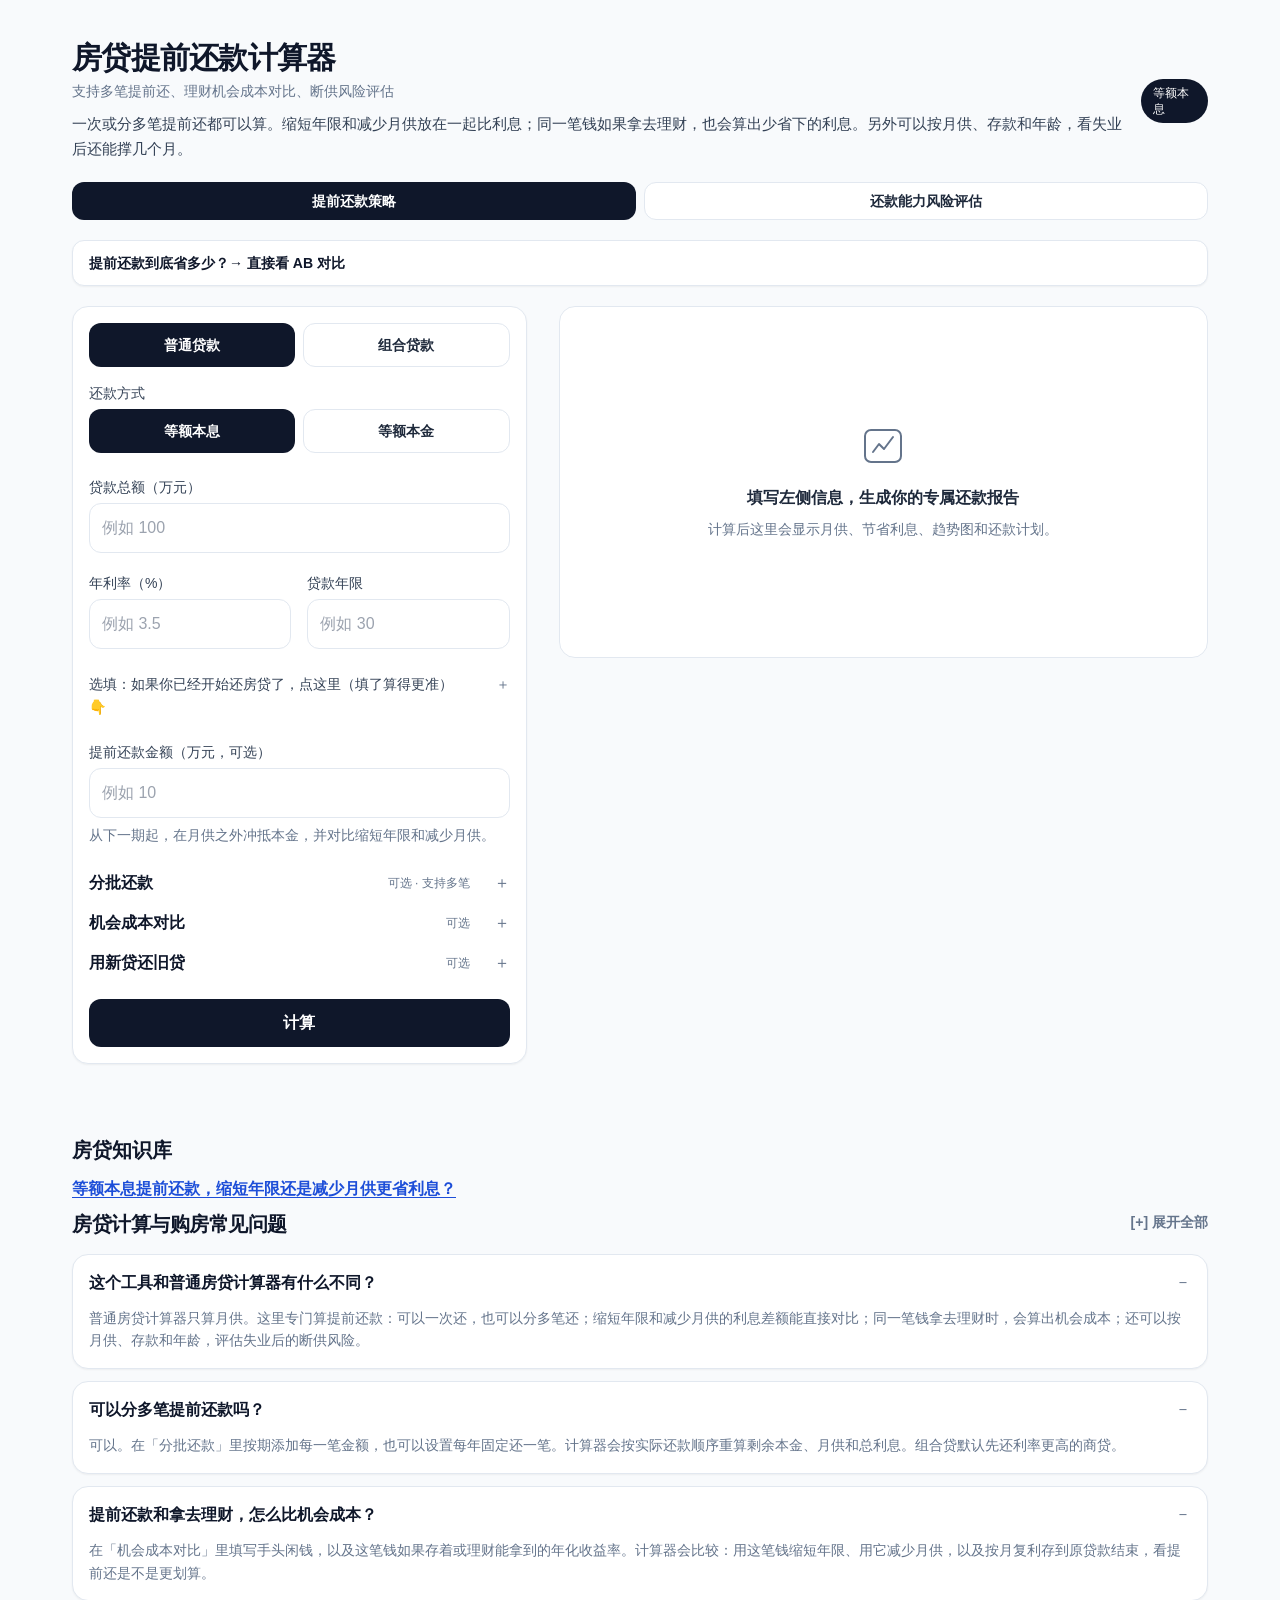
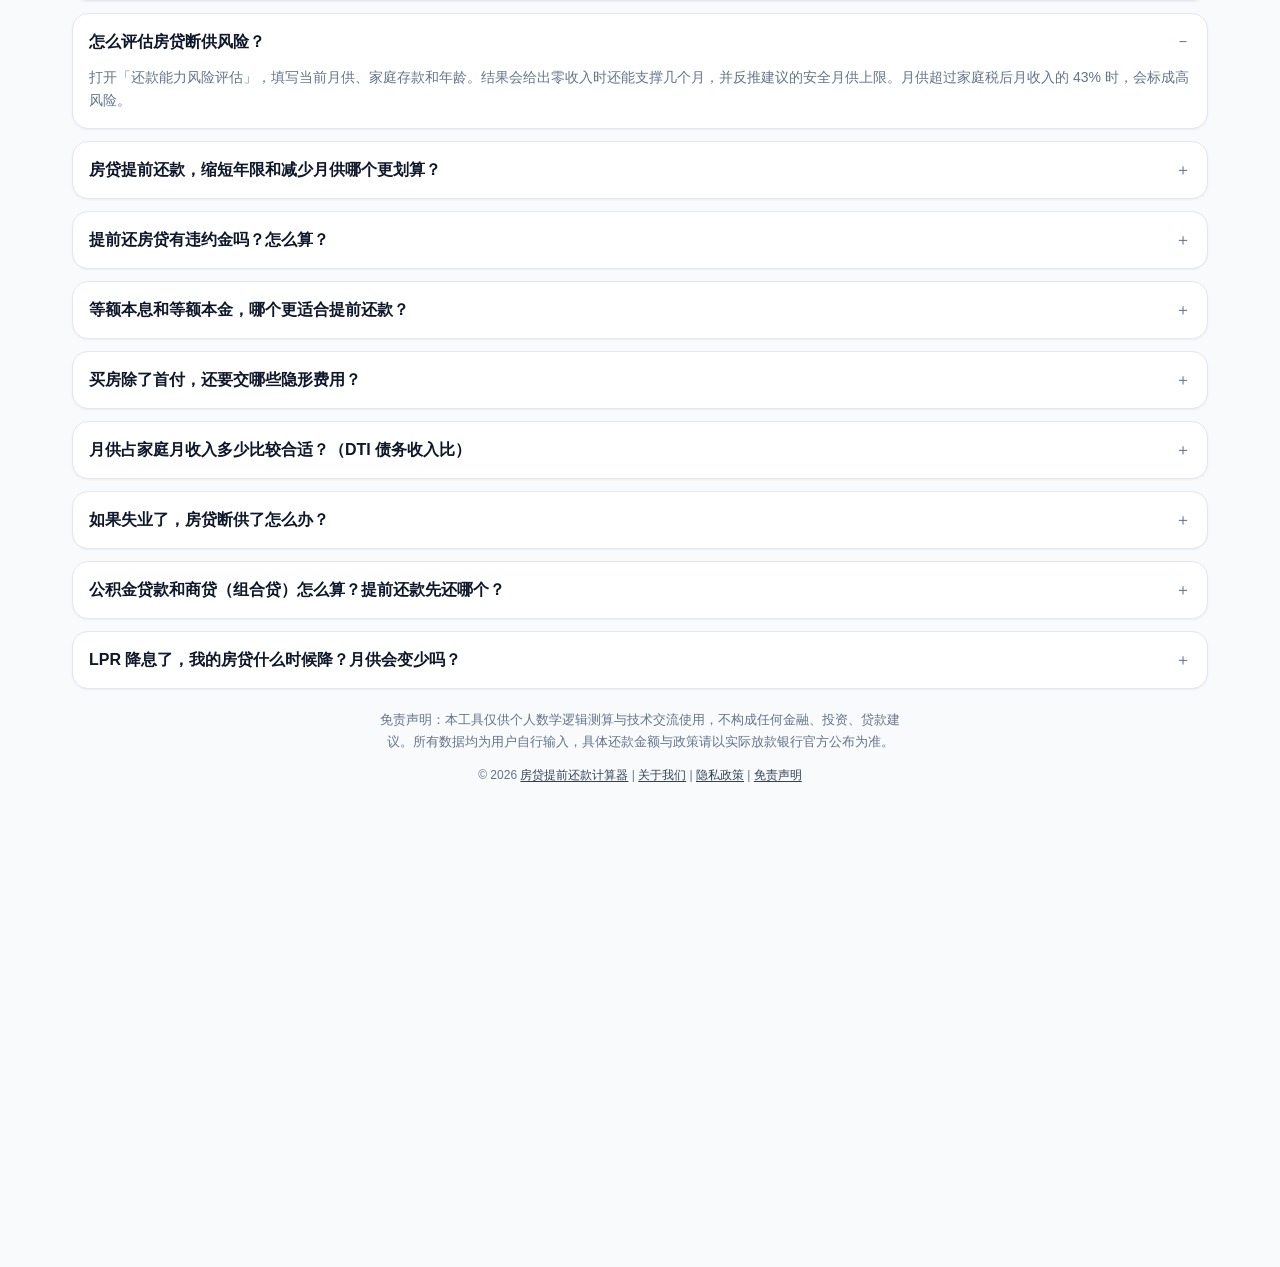
==== index.html @ 7a8b7022 "增加静态房贷知识库，并把标题和抓取说明改成提前还款、机会成本与断供风险，方便搜索流量回到计算器。" ====
<!DOCTYPE html>
<html lang="zh-CN">
<head>
  <meta charset="UTF-8">
  <meta name="viewport" content="width=device-width, initial-scale=1">
  <title>房贷提前还款计算器 - 多笔提前还、理财对比、断供风险</title>
  <meta name="description" content="房贷提前还款计算器，不是只算月供。支持多笔提前还，对比缩短年限和减少月供；同一笔钱拿去理财时算出机会成本，并按存款和收入评估失业后的断供风险。">
  <meta name="keywords" content="房贷提前还款计算器,多笔提前还款,分批提前还贷,理财机会成本,断供风险评估,缩短年限,减少月供,组合贷">
  <link rel="canonical" href="https://www.tqhuan.cn/">
  <meta name="baidu-site-verification" content="codeva-ibiAlhviFeT" />
  <link rel="stylesheet" href="styles.css">
  <script>
  var _hmt = _hmt || [];
  (function() {
    var hm = document.createElement("script");
    hm.src = "https://hm.baidu.com/hm.js?503f202a30f03199e3a95cd31e0b8663";
    var s = document.getElementsByTagName("script")[0];
    s.parentNode.insertBefore(hm, s);
  })();
  </script>
  <script>
  var _hmt = _hmt || [];
  (function() {
    var hm = document.createElement("script");
    hm.src = "https://hm.baidu.com/hm.js?cf469997a8c69997a2779e6e20d9fe9f";
    var s = document.getElementsByTagName("script")[0];
    s.parentNode.insertBefore(hm, s);
  })();
  </script>
  <script type="application/ld+json">
  {
    "@context": "https://schema.org",
    "@type": "FAQPage",
    "mainEntity": [
      {
        "@type": "Question",
        "name": "这个工具和普通房贷计算器有什么不同？",
        "acceptedAnswer": {
          "@type": "Answer",
          "text": "普通房贷计算器只算月供。这里专门算提前还款：可以一次还，也可以分多笔还；缩短年限和减少月供的利息差额能直接对比；同一笔钱拿去理财时，会算出机会成本；还可以按月供、存款和年龄，评估失业后的断供风险。"
        }
      },
      {
        "@type": "Question",
        "name": "可以分多笔提前还款吗？",
        "acceptedAnswer": {
          "@type": "Answer",
          "text": "可以。在「分批还款」里按期添加每一笔金额，也可以设置每年固定还一笔。计算器会按实际还款顺序重算剩余本金、月供和总利息。组合贷默认先还利率更高的商贷。"
        }
      },
      {
        "@type": "Question",
        "name": "提前还款和拿去理财，怎么比机会成本？",
        "acceptedAnswer": {
          "@type": "Answer",
          "text": "在「机会成本对比」里填写手头闲钱，以及这笔钱如果存着或理财能拿到的年化收益率。计算器会比较：用这笔钱缩短年限、用它减少月供，以及按月复利存到原贷款结束，看提前还是不是更划算。"
        }
      },
      {
        "@type": "Question",
        "name": "怎么评估房贷断供风险？",
        "acceptedAnswer": {
          "@type": "Answer",
          "text": "打开「还款能力风险评估」，填写当前月供、家庭存款和年龄。结果会给出零收入时还能支撑几个月，并反推建议的安全月供上限。月供超过家庭税后月收入的 43% 时，会标成高风险。"
        }
      },
      {
        "@type": "Question",
        "name": "房贷提前还款，缩短年限和减少月供哪个更划算？",
        "acceptedAnswer": {
          "@type": "Answer",
          "text": "通常来说，选择「缩短年限」能节省更多的总利息，因为本金减少得更快；而「减少月供」虽然省下的利息少一些，但能立刻减轻每月的现金流压力。建议使用本站的计算器输入您的真实数据，一键对比两种策略的利息差额。"
        }
      },
      {
        "@type": "Question",
        "name": "提前还房贷有违约金吗？怎么算？",
        "acceptedAnswer": {
          "@type": "Answer",
          "text": "多数银行规定，房贷还款满 1 年后提前还款免收违约金，未满 1 年可能会收取还款金额的 1%-3% 或几个月利息。具体请以您的贷款合同为准。您可以利用本站的机会成本对比功能，算一算扣掉违约金后是否依然划算。"
        }
      },
      {
        "@type": "Question",
        "name": "等额本息和等额本金，哪个更适合提前还款？",
        "acceptedAnswer": {
          "@type": "Answer",
          "text": "等额本金前期还的本金多，利息总额少；等额本息前期还的利息多。如果是等额本息，最佳提前还款时间通常在贷款周期的前 1/3 内；如果已进入中后期，此时月供中利息占比已经很低，提前还款的性价比会大幅下降。您可通过本站的「利息拐点」图表直观看到这一时间节点。"
        }
      },
      {
        "@type": "Question",
        "name": "买房除了首付，还要交哪些隐形费用？",
        "acceptedAnswer": {
          "@type": "Answer",
          "text": "买房时除了首付，通常还需要准备：契税（1%-3%）、房屋维修基金、印花税、中介费（二手房）、以及交房后的装修预算和家具家电等。建议使用本站的「购房成本计算」模块，预估一次性需要准备的总现金，避免预算超支。"
        }
      },
      {
        "@type": "Question",
        "name": "月供占家庭月收入多少比较合适？（DTI 债务收入比）",
        "acceptedAnswer": {
          "@type": "Answer",
          "text": "国际通用的健康标准是，房贷月供不应超过家庭税后月收入的 28%-36%（即 DTI 债务收入比）。如果超过 43%，则被视为高风险（Danger），银行审批贷款时也会非常严格。"
        }
      },
      {
        "@type": "Question",
        "name": "如果失业了，房贷断供了怎么办？",
        "acceptedAnswer": {
          "@type": "Answer",
          "text": "建议提前保留至少 6-12 个月的月供作为紧急备用金。如果您担心未来的还款风险，请使用本站的「还款能力风险评估」模块，输入您的存款和年龄，系统会测算您的家庭财务在零收入状态下能支撑几个月，并反推建议的安全月供上限。"
        }
      },
      {
        "@type": "Question",
        "name": "公积金贷款和商贷（组合贷）怎么算？提前还款先还哪个？",
        "acceptedAnswer": {
          "@type": "Answer",
          "text": "组合贷计算时，公积金和商贷的利率和年限是分开计算的。在提前还款时，强烈建议「优先偿还商贷」，因为商贷利率通常远高于公积金。优先还商贷能省下更多利息。本站计算器已内置此逻辑，输入金额即可自动为您对比。"
        }
      },
      {
        "@type": "Question",
        "name": "LPR 降息了，我的房贷什么时候降？月供会变少吗？",
        "acceptedAnswer": {
          "@type": "Answer",
          "text": "如果您的房贷是浮动利率（LPR），通常会在每年的 1 月 1 日或贷款发放日进行重定价。当 LPR 下降时，您的月供会相应减少（或期限缩短）。您可以使用本站计算器输入新的利率，重新测算降息后的月供变化。"
        }
      }
    ]
  }
  </script>
</head>
<body class="calc-page min-h-screen bg-slate-50 font-sans text-slate-900">
  <main class="mx-auto w-full max-w-xl max-w-[1200px] px-4 py-6 sm:py-10 lg:max-w-[1200px] lg:px-8">
    <header class="mb-5 flex items-center justify-between gap-3">
      <div>
        <h1 id="page-title" class="text-2xl font-semibold tracking-tight lg:text-3xl">房贷提前还款计算器</h1>
        <h2 class="page-seo-subtitle">支持多笔提前还、理财机会成本对比、断供风险评估</h2>
        <p id="page-subtitle" class="page-lead">一次或分多笔提前还都可以算。缩短年限和减少月供放在一起比利息；同一笔钱如果拿去理财，也会算出少省下的利息。另外可以按月供、存款和年龄，看失业后还能撑几个月。</p>
      </div>
      <span id="method-badge" class="rounded-full bg-slate-900 px-3 py-1.5 text-xs font-medium text-white">等额本息</span>
    </header>

    <div class="mb-5 grid grid-cols-2 gap-2" role="tablist">
      <button type="button" id="tab-calc" class="rounded-xl bg-slate-900 px-3 py-2 text-sm font-semibold text-white" role="tab" aria-selected="true">提前还款策略</button>
      <button type="button" id="tab-risk" class="rounded-xl border border-slate-200 bg-white px-3 py-2 text-sm font-semibold text-slate-800" role="tab" aria-selected="false">还款能力风险评估</button>
    </div>

    <div id="panel-calc">
    <a href="early-repay.html" class="mb-5 block rounded-xl border border-slate-200 bg-white px-4 py-3 text-sm font-semibold text-slate-900 shadow-sm">提前还款到底省多少？→ 直接看 AB 对比</a>
    <div class="lg:grid lg:grid-cols-12 lg:items-start lg:gap-8">
    <div class="lg:col-span-5 lg:sticky lg:top-6 lg:h-fit lg:self-start">
    <form id="form" novalidate class="space-y-4 rounded-2xl border border-slate-200 bg-white p-4 shadow-sm lg:space-y-6">
      <div class="space-y-4">
      <div class="grid grid-cols-2 gap-2">
        <button type="button" id="mode-single" class="rounded-xl bg-slate-900 px-3 py-2 text-sm font-semibold text-white">普通贷款</button>
        <button type="button" id="mode-combo" class="rounded-xl border border-slate-200 bg-white px-3 py-2 text-sm font-semibold text-slate-800">组合贷款</button>
      </div>

      <div>
        <p class="text-sm font-medium text-slate-700">还款方式</p>
        <div class="mt-1.5 grid grid-cols-2 gap-2">
          <button type="button" id="method-installment" class="rounded-xl bg-slate-900 px-3 py-2 text-sm font-semibold text-white">等额本息</button>
          <button type="button" id="method-principal" class="rounded-xl border border-slate-200 bg-white px-3 py-2 text-sm font-semibold text-slate-800">等额本金</button>
        </div>
      </div>
      </div>

      <div class="lg:grid lg:grid-cols-2 lg:gap-x-4 lg:gap-y-5">
      <div id="single-fields" class="space-y-4 lg:contents">
        <label class="block text-sm font-medium text-slate-700 lg:col-span-2">
          贷款总额（万元）
          <input id="principal" name="principal" type="text" inputmode="decimal" placeholder="例如 100" autocomplete="off" required class="mt-1.5 w-full rounded-xl border border-slate-200 bg-white px-3 py-3 text-base text-slate-900 outline-none ring-slate-900 focus:ring-2">
        </label>
        <label class="block text-sm font-medium text-slate-700">
          年利率（%）
          <input id="rate" name="rate" type="text" inputmode="decimal" placeholder="例如 3.5" autocomplete="off" required class="mt-1.5 w-full rounded-xl border border-slate-200 bg-white px-3 py-3 text-base text-slate-900 outline-none ring-slate-900 focus:ring-2">
        </label>
      </div>
      <label id="years-field" class="mt-4 block text-sm font-medium text-slate-700 lg:mt-0">
        贷款年限
        <input id="years" name="years" type="text" inputmode="numeric" placeholder="例如 30" autocomplete="off" required class="mt-1.5 w-full rounded-xl border border-slate-200 bg-white px-3 py-3 text-base text-slate-900 outline-none ring-slate-900 focus:ring-2">
      </label>
      </div>

      <section id="combo-fields" hidden class="space-y-4">
        <div>
          <h2 class="text-base font-semibold">组合贷款</h2>
          <p class="mt-1 text-sm leading-relaxed text-slate-500">公积金和商贷分开填写年限。提前还款默认先还商贷。分批还款填写第几期，按两笔里较长的期限计算。</p>
        </div>
        <div class="space-y-4 lg:grid lg:grid-cols-2 lg:gap-4">
        <label class="block text-sm font-medium text-slate-700 lg:col-start-1 lg:row-start-1">
          公积金贷款金额（万元）
          <input id="fund-principal" name="fund-principal" type="text" inputmode="decimal" placeholder="例如 40" autocomplete="off" class="mt-1.5 w-full rounded-xl border border-slate-200 bg-white px-3 py-3 text-base text-slate-900 outline-none ring-slate-900 focus:ring-2">
        </label>
        <label class="block text-sm font-medium text-slate-700 lg:col-start-1 lg:row-start-2">
          公积金年利率（%）
          <input id="fund-rate" name="fund-rate" type="text" inputmode="decimal" placeholder="例如 2.85" autocomplete="off" class="mt-1.5 w-full rounded-xl border border-slate-200 bg-white px-3 py-3 text-base text-slate-900 outline-none ring-slate-900 focus:ring-2">
        </label>
        <label class="block text-sm font-medium text-slate-700 lg:col-start-1 lg:row-start-3">
          公积金年限
          <input id="fund-years" name="fund-years" type="text" inputmode="numeric" placeholder="例如 30" autocomplete="off" class="mt-1.5 w-full rounded-xl border border-slate-200 bg-white px-3 py-3 text-base text-slate-900 outline-none ring-slate-900 focus:ring-2">
        </label>
        <label class="block text-sm font-medium text-slate-700 lg:col-start-2 lg:row-start-1">
          商贷金额（万元）
          <input id="commercial-principal" name="commercial-principal" type="text" inputmode="decimal" placeholder="例如 60" autocomplete="off" class="mt-1.5 w-full rounded-xl border border-slate-200 bg-white px-3 py-3 text-base text-slate-900 outline-none ring-slate-900 focus:ring-2">
        </label>
        <label class="block text-sm font-medium text-slate-700 lg:col-start-2 lg:row-start-2">
          商贷年利率（%）
          <input id="commercial-rate" name="commercial-rate" type="text" inputmode="decimal" placeholder="例如 3.5" autocomplete="off" class="mt-1.5 w-full rounded-xl border border-slate-200 bg-white px-3 py-3 text-base text-slate-900 outline-none ring-slate-900 focus:ring-2">
        </label>
        <label class="block text-sm font-medium text-slate-700 lg:col-start-2 lg:row-start-3">
          商贷年限
          <input id="commercial-years" name="commercial-years" type="text" inputmode="numeric" placeholder="例如 20" autocomplete="off" class="mt-1.5 w-full rounded-xl border border-slate-200 bg-white px-3 py-3 text-base text-slate-900 outline-none ring-slate-900 focus:ring-2">
        </label>
        </div>
        <label class="block text-sm font-medium text-slate-700">
          提前还款金额（万元，可选）
          <input id="combo-prepay" name="combo-prepay" type="text" inputmode="decimal" placeholder="例如 10" autocomplete="off" class="mt-1.5 w-full rounded-xl border border-slate-200 bg-white px-3 py-3 text-base text-slate-900 outline-none ring-slate-900 focus:ring-2">
        </label>
      </section>

      <details id="paid-details">
        <summary class="text-sm font-medium leading-relaxed text-slate-700">
          <span>选填：如果你已经开始还房贷了，点这里（填了算得更准） 👇</span>
        </summary>
        <div class="mt-3 grid grid-cols-2 gap-3">
          <div>
            <label class="block text-sm font-medium text-slate-700">
              已还款期数
              <input id="paid-months" name="paid-months" type="text" inputmode="numeric" placeholder="0" autocomplete="off" class="mt-1.5 w-full rounded-xl border border-slate-200 bg-white px-3 py-3 text-base text-slate-900 outline-none ring-slate-900 focus:ring-2">
            </label>
            <button type="button" id="open-paid-helper" class="paid-helper-link">不知道期数？点这里按时间算</button>
          </div>
          <div>
            <p class="text-sm font-medium text-slate-700">剩余还款期数</p>
            <p id="remaining-months" class="mt-1.5 whitespace-pre-line rounded-xl border border-slate-200 bg-slate-50 px-3 py-3 text-sm leading-relaxed text-slate-900">填写年限后显示</p>
          </div>
        </div>
      </details>

      <label id="single-prepay" class="block text-sm font-medium text-slate-700">
        提前还款金额（万元，可选）
        <input id="prepay" name="prepay" type="text" inputmode="decimal" placeholder="例如 10" autocomplete="off" class="mt-1.5 w-full rounded-xl border border-slate-200 bg-white px-3 py-3 text-base text-slate-900 outline-none ring-slate-900 focus:ring-2">
        <span class="mt-1.5 block text-sm font-normal leading-relaxed text-slate-500">从下一期起，在月供之外冲抵本金，并对比缩短年限和减少月供。</span>
      </label>

      <div class="space-y-4">
      <details>
        <summary class="text-base font-semibold">
          分批还款
          <span class="fold-hint">可选 · 支持多笔</span>
        </summary>
        <div class="mt-3 space-y-3">
          <p class="text-sm leading-relaxed text-slate-500">填写要还款的期数。这笔钱在该期月供之外直接冲抵本金。</p>
          <div class="space-y-3 rounded-xl border border-slate-200 p-4">
            <p class="text-sm font-semibold">每年额外还一笔</p>
            <p class="text-sm leading-relaxed text-slate-500">从所选年份的这个月起，每年同一月份自动还一笔。已经过去的月份会跳过。</p>
            <label class="block text-sm font-medium text-slate-700">
              每年还多少（万元）
              <input id="annual-amount" name="annual-amount" type="text" inputmode="decimal" placeholder="例如 5" autocomplete="off" class="mt-1.5 w-full rounded-xl border border-slate-200 bg-white px-3 py-3 text-base text-slate-900 outline-none ring-slate-900 focus:ring-2">
            </label>
            <div class="grid grid-cols-2 gap-3">
              <label class="block text-sm font-medium text-slate-700">
                从哪一年开始
                <select id="annual-start-year" name="annual-start-year" class="mt-1.5 w-full rounded-xl border border-slate-200 bg-white px-3 py-3 text-base text-slate-900 outline-none ring-slate-900 focus:ring-2"></select>
              </label>
              <label class="block text-sm font-medium text-slate-700">
                每年几月还
                <select id="annual-start-month" name="annual-start-month" class="mt-1.5 w-full rounded-xl border border-slate-200 bg-white px-3 py-3 text-base text-slate-900 outline-none ring-slate-900 focus:ring-2"></select>
              </label>
            </div>
          </div>
          <div id="extra-list" class="space-y-3"></div>
          <button type="button" id="add-extra" class="w-full rounded-xl border border-slate-200 bg-white px-3 py-2 text-sm font-medium text-slate-800 active:bg-slate-100">添加一条分批还款</button>
        </div>
      </details>

      <details>
        <summary class="text-base font-semibold">
          机会成本对比
          <span class="fold-hint">可选</span>
        </summary>
        <div class="mt-3 space-y-3">
          <p class="text-sm leading-relaxed text-slate-500">同一笔闲钱会同时比较：闲钱缩短年限、闲钱减少月供，以及按月复利存到原贷款结束。两项都留空则不比较。</p>
          <label class="block text-sm font-medium text-slate-700">
            手头闲钱（万元）
            <input id="spare" name="spare" type="text" inputmode="decimal" placeholder="例如 10" autocomplete="off" class="mt-1.5 w-full rounded-xl border border-slate-200 bg-white px-3 py-3 text-base text-slate-900 outline-none ring-slate-900 focus:ring-2">
          </label>
          <label class="block text-sm font-medium text-slate-700">
            存款或理财年化利率（%）
            <input id="deposit-rate" name="deposit-rate" type="text" inputmode="decimal" placeholder="例如 2" autocomplete="off" class="mt-1.5 w-full rounded-xl border border-slate-200 bg-white px-3 py-3 text-base text-slate-900 outline-none ring-slate-900 focus:ring-2">
          </label>
        </div>
      </details>

      <details>
        <summary class="text-base font-semibold">
          用新贷还旧贷
          <span class="fold-hint">可选</span>
        </summary>
        <div class="mt-3 space-y-3">
          <p class="text-sm leading-relaxed text-slate-500">还款期限不变，手续费一次性支付，不计入本金。组合贷款保留公积金，只把商贷换成新利率。年利率留空则不分析。</p>
          <label class="block text-sm font-medium text-slate-700">
            新贷款年利率（%）
            <input id="refi-rate" name="refi-rate" type="text" inputmode="decimal" placeholder="例如 3.0" autocomplete="off" class="mt-1.5 w-full rounded-xl border border-slate-200 bg-white px-3 py-3 text-base text-slate-900 outline-none ring-slate-900 focus:ring-2">
          </label>
          <label class="block text-sm font-medium text-slate-700">
            转贷手续费（元，可选）
            <input id="refi-fee" name="refi-fee" type="text" inputmode="decimal" placeholder="例如 1000" autocomplete="off" class="mt-1.5 w-full rounded-xl border border-slate-200 bg-white px-3 py-3 text-base text-slate-900 outline-none ring-slate-900 focus:ring-2">
          </label>
        </div>
      </details>
      </div>

      <button type="submit" class="w-full rounded-xl bg-slate-900 px-4 py-3 text-base font-semibold text-white active:bg-slate-800">计算</button>
    </form>
    <p id="message" class="empty:hidden mt-3 text-sm text-rose-700" role="alert"></p>
    </div>

    <div class="desk-result lg:col-span-7 lg:overflow-hidden">
    <aside class="result-placeholder">
      <svg viewBox="0 0 48 48" aria-hidden="true">
        <rect x="6" y="8" width="36" height="32" rx="6" fill="none" stroke="currentColor" stroke-width="2"></rect>
        <path d="M14 30l6-8 5 5 9-12" fill="none" stroke="currentColor" stroke-width="2" stroke-linecap="round" stroke-linejoin="round"></path>
      </svg>
      <p class="text-base font-semibold text-slate-800">填写左侧信息，生成你的专属还款报告</p>
      <p class="mt-2 text-sm leading-relaxed text-slate-500">计算后这里会显示月供、节省利息、趋势图和还款计划。</p>
    </aside>

    <section id="result" hidden class="mt-4 space-y-4 lg:mt-0 lg:space-y-8 lg:overflow-hidden lg:rounded-2xl lg:border lg:border-slate-200 lg:bg-white lg:p-6 lg:shadow-sm">
      <article class="rounded-2xl border border-slate-200 bg-white px-4 py-3 shadow-sm">
        <div class="stat-pair lg:grid lg:grid-cols-3 lg:gap-6">
          <div>
            <p class="text-sm text-slate-500">每月月供</p>
            <p id="payment" class="mt-1 text-4xl font-semibold tracking-tight tabular-nums lg:text-5xl"></p>
          </div>
          <div class="stat-interest">
            <p class="text-sm text-slate-500">总利息</p>
            <p id="original-interest" class="mt-1 text-2xl font-semibold tabular-nums lg:text-4xl"></p>
          </div>
          <div>
            <p class="text-sm text-slate-500">贷款总额</p>
            <p id="loan-total" class="mt-1 text-2xl font-semibold tabular-nums lg:text-4xl"></p>
          </div>
        </div>
        <div id="combo-breakdown" hidden class="mt-4 grid grid-cols-2 gap-3">
          <div>
            <p class="text-sm text-slate-500">公积金月供</p>
            <p id="fund-payment" class="mt-1 text-xl font-semibold tabular-nums"></p>
          </div>
          <div>
            <p class="text-sm text-slate-500">商贷月供</p>
            <p id="commercial-payment" class="mt-1 text-xl font-semibold tabular-nums"></p>
          </div>
        </div>
        <p id="combo-extra" hidden class="mt-3 text-sm leading-relaxed text-slate-600"></p>
        <div id="interest-progress-wrap" hidden class="mt-3">
          <div class="flex items-center justify-between gap-3">
            <p class="text-sm text-slate-500">剩余利息 <span id="remaining-interest" class="font-semibold text-slate-900 tabular-nums"></span></p>
            <p id="interest-percent" class="text-sm font-semibold tabular-nums text-slate-700"></p>
          </div>
          <div class="interest-bar mt-2" role="progressbar" aria-label="已还利息占比"><span id="interest-progress"></span></div>
        </div>
        <div id="interest-breakdown" hidden class="mt-4 grid grid-cols-2 gap-3">
          <div>
            <p class="text-sm text-slate-500">公积金总利息</p>
            <p id="fund-interest" class="mt-1 text-xl font-semibold tabular-nums"></p>
            <p id="fund-remaining-interest" class="empty:hidden mt-1 text-xs text-slate-500"></p>
          </div>
          <div>
            <p class="text-sm text-slate-500">商贷总利息</p>
            <p id="commercial-interest" class="mt-1 text-xl font-semibold tabular-nums"></p>
            <p id="commercial-remaining-interest" class="empty:hidden mt-1 text-xs text-slate-500"></p>
          </div>
        </div>
      </article>

      <section id="comparison" hidden class="overflow-hidden rounded-2xl border border-slate-200 bg-white shadow-sm">
        <p id="advice" hidden class="advice-card"></p>
        <div class="border-b border-slate-200 px-4 py-3">
          <h3 class="text-base font-semibold">方案对比</h3>
          <p class="mt-1 text-xs leading-relaxed text-slate-500">按节省利息从高到低排列。转贷已扣除手续费。绿色最优，蓝色次优，红色不如原计划。</p>
        </div>
        <div class="w-full overflow-x-auto">
          <table class="w-full table-fixed border-collapse text-sm">
            <colgroup>
              <col class="w-12">
              <col class="w-[24%]">
              <col>
              <col class="w-[24%]">
            </colgroup>
            <thead>
              <tr class="text-left text-xs text-slate-500">
                <th class="px-2 py-2 font-medium">排名</th>
                <th class="px-2 py-2 font-medium">方案</th>
                <th class="px-2 py-2 font-medium">说明</th>
                <th class="px-2 py-2 text-right font-medium">节省利息</th>
              </tr>
            </thead>
            <tbody id="comparison-body"></tbody>
          </table>
        </div>
      </section>

      <details id="chart-details" class="rounded-2xl border border-slate-200 bg-white p-4 shadow-sm">
        <summary class="text-base font-semibold">趋势图表</summary>
        <p class="mt-3 text-xs text-slate-500">折线图默认只画原计划和最优方案。点图例可以打开或关掉其他方案。</p>
        <p id="interest-knee-note" hidden></p>
        <div class="chart-pair mt-4 lg:grid lg:grid-cols-2 lg:gap-6">
          <article>
            <p class="text-sm font-medium text-slate-700">剩余本金</p>
            <p id="chart-note" class="empty:hidden mt-1 text-sm text-rose-700"></p>
            <div class="mt-2 h-60">
              <canvas id="balance-chart" aria-label="原计划和提前还款后的剩余本金折线图"></canvas>
            </div>
          </article>
          <article>
            <p class="text-sm font-medium text-slate-700">剩余利息</p>
            <p id="interest-chart-note" class="empty:hidden mt-1 text-sm text-rose-700"></p>
            <div class="mt-2 h-60">
              <canvas id="interest-chart" aria-label="各策略剩余利息折线图"></canvas>
            </div>
            <p class="mt-2 text-xs text-slate-500">贷款开始时各方案剩余利息相同。提前还款的当月会直线下降，还清后为 0。</p>
          </article>
        </div>
      </details>

      <details id="schedule-details" class="rounded-2xl border border-slate-200 bg-white p-4 shadow-sm">
        <summary class="cursor-pointer text-base font-semibold">详细还款计划表</summary>
        <div id="plan-switch" class="mt-3 flex flex-wrap gap-2"></div>
        <div class="mt-3 text-sm">
          <div class="flex flex-wrap items-center gap-x-4 gap-y-2">
            <span class="font-medium text-slate-700">导出计划</span>
            <label class="inline-flex items-center gap-2 text-sm text-slate-700">
              <span>格式</span>
              <select id="schedule-export-format" class="rounded-xl border border-slate-200 bg-white px-3 py-2 text-sm text-slate-800">
                <option value="image" selected>长图</option>
                <option value="csv">CSV 表格</option>
              </select>
            </label>
          </div>
          <div id="export-plan-options" class="mt-2 flex w-full flex-wrap gap-x-4 gap-y-2"></div>
          <button type="button" id="export-schedule" class="mt-3 w-full rounded-xl bg-slate-900 px-4 py-3 text-base font-semibold text-white active:bg-slate-800 disabled:opacity-60">导出长图</button>
        </div>
        <p id="schedule-paid-note" class="empty:hidden mt-3 text-xs text-slate-500"></p>
        <div class="mt-3 max-h-80 w-full overflow-x-auto rounded-xl border border-slate-200">
          <table id="schedule-table" class="w-full min-w-[26rem] border-collapse text-sm tabular-nums">
            <thead id="schedule-head">
              <tr class="text-slate-500">
                <th class="sticky top-0 bg-white px-3 py-2 text-left font-medium">年月</th>
                <th class="sticky top-0 bg-white px-3 py-2 text-right font-medium">月供</th>
                <th class="sticky top-0 bg-white px-3 py-2 text-right font-medium">本金</th>
                <th class="sticky top-0 bg-white px-3 py-2 text-right font-medium">利息</th>
                <th class="sticky top-0 bg-white px-3 py-2 text-right font-medium">剩余本金</th>
              </tr>
            </thead>
            <tbody id="schedule-body"></tbody>
          </table>
        </div>
      </details>

      <button type="button" id="export-image" class="w-full rounded-xl bg-slate-900 px-4 py-3 text-base font-semibold text-white active:bg-slate-800 disabled:opacity-60">生成图片报告</button>
    </section>
    </div>
    </div>
    </div>

    <div id="panel-risk" hidden>
    <div class="lg:grid lg:grid-cols-12 lg:items-start lg:gap-8">
    <div class="lg:col-span-5 lg:sticky lg:top-6 lg:h-fit lg:self-start">
    <form id="risk-form" novalidate class="space-y-4 rounded-2xl border border-slate-200 bg-white p-4 shadow-sm lg:space-y-6">
      <div>
        <h2 class="text-base font-semibold">必填信息</h2>
        <p class="mt-1 text-sm leading-relaxed text-slate-500">只填这三项，就能估算流动性覆盖。年龄按 5 岁一档选择。金额一律按元填写，超过 1,000 会自动加上千分位。</p>
      </div>
      <label class="block text-sm font-medium text-slate-700">
        当前房贷月供（元）
        <input id="risk-payment" name="risk-payment" type="text" inputmode="decimal" placeholder="例如 4,500" autocomplete="off" required class="mt-1.5 w-full rounded-xl border border-slate-200 bg-white px-3 py-3 text-base text-slate-900 outline-none ring-slate-900 focus:ring-2">
      </label>
      <button type="button" id="risk-use-calc" class="text-sm font-medium text-slate-700">使用提前还款策略算出的月供</button>
      <label class="block text-sm font-medium text-slate-700">
        家庭总存款（元）
        <input id="risk-savings" name="risk-savings" type="text" inputmode="decimal" placeholder="例如 300,000" autocomplete="off" required class="mt-1.5 w-full rounded-xl border border-slate-200 bg-white px-3 py-3 text-base text-slate-900 outline-none ring-slate-900 focus:ring-2">
      </label>
      <label class="block text-sm font-medium text-slate-700">
        用户年龄
        <select id="risk-age" name="risk-age" required class="mt-1.5 w-full rounded-xl border border-slate-200 bg-white px-3 py-3 text-base text-slate-900 outline-none ring-slate-900 focus:ring-2"></select>
      </label>

      <details id="risk-advanced">
        <summary class="text-base font-semibold">
          选填：补充家庭收入、小孩和行业，算得更准
          <span class="fold-hint">可选</span>
        </summary>
        <div class="mt-3 space-y-3">
          <p class="text-sm leading-relaxed text-slate-500">这些留空时不额外加码。债务收入比用家庭税后月总收入。填了配偶收入，就按一方失业、另一方继续领工资来算。</p>
          <label class="block text-sm font-medium text-slate-700">
            小孩数量
            <select id="risk-children" name="risk-children" class="mt-1.5 w-full rounded-xl border border-slate-200 bg-white px-3 py-3 text-base text-slate-900 outline-none ring-slate-900 focus:ring-2">
              <option value="0">没有小孩</option>
              <option value="1">1 个</option>
              <option value="2">2 个</option>
              <option value="3">3 个</option>
              <option value="4">4 个及以上</option>
            </select>
          </label>
          <label class="block text-sm font-medium text-slate-700">
            家庭税后月总收入（元）
            <input id="risk-income" name="risk-income" type="text" inputmode="decimal" placeholder="例如 20,000" autocomplete="off" class="mt-1.5 w-full rounded-xl border border-slate-200 bg-white px-3 py-3 text-base text-slate-900 outline-none ring-slate-900 focus:ring-2">
          </label>
          <label class="block text-sm font-medium text-slate-700">
            家庭日常月支出（元，不含房贷）
            <input id="risk-living" name="risk-living" type="text" inputmode="decimal" placeholder="例如 6,000" autocomplete="off" class="mt-1.5 w-full rounded-xl border border-slate-200 bg-white px-3 py-3 text-base text-slate-900 outline-none ring-slate-900 focus:ring-2">
          </label>
          <label class="block text-sm font-medium text-slate-700">
            行业属性
            <select id="risk-industry" name="risk-industry" class="mt-1.5 w-full rounded-xl border border-slate-200 bg-white px-3 py-3 text-base text-slate-900 outline-none ring-slate-900 focus:ring-2">
              <option value="">不调整</option>
              <option value="stable">体制内/国企</option>
              <option value="traditional">传统行业</option>
              <option value="internet">互联网/私企</option>
            </select>
          </label>
          <label class="block text-sm font-medium text-slate-700">
            配偶税后月收入（元）
            <input id="risk-spouse" name="risk-spouse" type="text" inputmode="decimal" placeholder="填写后按双职工、一方失业计算" autocomplete="off" class="mt-1.5 w-full rounded-xl border border-slate-200 bg-white px-3 py-3 text-base text-slate-900 outline-none ring-slate-900 focus:ring-2">
          </label>
          <label class="block text-sm font-medium text-slate-700">
            其他月度负债（元）
            <input id="risk-debt" name="risk-debt" type="text" inputmode="decimal" placeholder="车贷、消费贷等" autocomplete="off" class="mt-1.5 w-full rounded-xl border border-slate-200 bg-white px-3 py-3 text-base text-slate-900 outline-none ring-slate-900 focus:ring-2">
          </label>
          <label class="block text-sm font-medium text-slate-700">
            预计失业金及赔偿金总额（元）
            <input id="risk-severance" name="risk-severance" type="text" inputmode="decimal" placeholder="例如 50,000" autocomplete="off" class="mt-1.5 w-full rounded-xl border border-slate-200 bg-white px-3 py-3 text-base text-slate-900 outline-none ring-slate-900 focus:ring-2">
          </label>
        </div>
      </details>

      <button type="submit" class="w-full rounded-xl bg-slate-900 px-4 py-3 text-base font-semibold text-white active:bg-slate-800">评估风险</button>
    </form>
    <p id="risk-message" class="empty:hidden mt-3 text-sm text-rose-700" role="alert"></p>
    </div>

    <div class="risk-desk lg:col-span-7 lg:overflow-hidden">
      <aside class="risk-placeholder">
        <svg viewBox="0 0 48 48" aria-hidden="true">
          <circle cx="24" cy="24" r="16" fill="none" stroke="currentColor" stroke-width="2"></circle>
          <path d="M24 14v11l7 4" fill="none" stroke="currentColor" stroke-width="2" stroke-linecap="round"></path>
        </svg>
        <p class="text-base font-semibold text-slate-800">填写左侧信息，查看流动性覆盖和债务收入比</p>
        <p class="mt-2 text-sm leading-relaxed text-slate-500">评估后这里会显示流动性覆盖、债务收入比、压力测试月供和建议安全月供。</p>
      </aside>
      <section id="risk-result" hidden class="rounded-2xl border border-slate-200 bg-white p-4 shadow-sm lg:rounded-2xl lg:border lg:border-slate-200 lg:bg-white lg:p-6 lg:shadow-sm">
        <p class="text-sm text-slate-500">流动性覆盖</p>
        <p class="risk-headline mt-2">
          <span id="risk-months" class="risk-months tabular-nums">—</span>
          <span id="risk-months-unit" class="text-base font-semibold text-slate-700">个月</span>
        </p>
        <p id="risk-benchmark" class="risk-benchmark mt-2"></p>
        <p id="risk-gauge" class="risk-gauge mt-4"></p>
        <div class="mt-4 grid gap-3 lg:grid-cols-3 lg:gap-4">
          <div class="rounded-xl bg-slate-50 p-4">
            <p class="text-sm text-slate-500">预计失业周期</p>
            <p id="risk-target" class="mt-1 text-xl font-semibold tabular-nums"></p>
          </div>
          <div class="rounded-xl bg-slate-50 p-4">
            <p class="text-sm text-slate-500">每月净流出</p>
            <p id="risk-outflow" class="mt-1 text-xl font-semibold tabular-nums"></p>
          </div>
          <div class="rounded-xl bg-slate-50 p-4">
            <p class="text-sm text-slate-500">建议安全月供</p>
            <p id="risk-safe" class="mt-1 text-xl font-semibold tabular-nums"></p>
          </div>
          <div id="risk-dti-card" class="risk-metric rounded-xl bg-slate-50 p-4">
            <p class="text-sm text-slate-500">债务收入比 DTI</p>
            <p id="risk-dti" class="mt-1 text-xl font-semibold tabular-nums">—</p>
          </div>
          <div class="rounded-xl bg-slate-50 p-4">
            <p class="text-sm text-slate-500">压力测试月供</p>
            <p id="risk-stress" class="mt-1 text-xl font-semibold tabular-nums">—</p>
          </div>
        </div>
        <div id="risk-advice" class="mt-4 space-y-3 text-sm leading-relaxed text-slate-700"></div>
      </section>
    </div>
    </div>
    </div>

    <dialog id="paid-helper">
      <div class="space-y-4">
        <div class="flex items-center justify-between gap-3">
          <h2 class="text-base font-semibold">算出已还期数</h2>
          <button type="button" id="close-paid-helper" class="text-sm font-medium text-slate-500">关闭</button>
        </div>
        <div class="space-y-3">
          <p class="text-sm font-semibold">按贷款发放时间</p>
          <div class="grid grid-cols-2 gap-3">
            <label class="block text-sm font-medium text-slate-700">
              发放年份
              <select id="start-year" class="mt-1.5 w-full rounded-xl border border-slate-200 bg-white px-3 py-3 text-base text-slate-900 outline-none ring-slate-900 focus:ring-2"></select>
            </label>
            <label class="block text-sm font-medium text-slate-700">
              发放月份
              <select id="start-month" class="mt-1.5 w-full rounded-xl border border-slate-200 bg-white px-3 py-3 text-base text-slate-900 outline-none ring-slate-900 focus:ring-2"></select>
            </label>
          </div>
          <button type="button" id="fill-paid-by-date" class="w-full rounded-xl bg-slate-900 px-4 py-3 text-sm font-semibold text-white">按时间填入</button>
        </div>
        <div class="space-y-3 border-t border-slate-200 pt-4">
          <p class="text-sm font-semibold">按当前剩余本金</p>
          <p class="text-sm leading-relaxed text-slate-500">填写银行 App 首页显示的剩余本金。系统按贷款总额、利率和还款方式反推已还期数。</p>
          <label class="block text-sm font-medium text-slate-700">
            当前剩余本金（万元）
            <input id="remaining-principal" type="text" inputmode="decimal" placeholder="例如 80" autocomplete="off" class="mt-1.5 w-full rounded-xl border border-slate-200 bg-white px-3 py-3 text-base text-slate-900 outline-none ring-slate-900 focus:ring-2">
          </label>
          <button type="button" id="fill-paid-by-balance" class="w-full rounded-xl border border-slate-200 bg-white px-4 py-3 text-sm font-semibold text-slate-800">按剩余本金填入</button>
        </div>
        <p id="paid-helper-note" class="empty:hidden text-sm leading-relaxed text-slate-600" role="status"></p>
      </div>
    </dialog>
  </main>
  <section class="blog-entry" aria-labelledby="blog-entry-title">
    <h2 id="blog-entry-title">房贷知识库</h2>
    <a href="blog/shrink-years-vs-lower-payment.html">等额本息提前还款，缩短年限还是减少月供更省利息？</a>
  </section>
  <section class="faq-section" aria-labelledby="faq-title">
    <div class="faq-head">
      <h2 id="faq-title">房贷计算与购房常见问题</h2>
      <button type="button" id="faq-toggle-all" class="faq-toggle-all" aria-expanded="false">[+] 展开全部</button>
    </div>
    <div class="faq-list">
      <details class="faq-item" open>
        <summary><h3>这个工具和普通房贷计算器有什么不同？</h3></summary>
        <p>普通房贷计算器只算月供。这里专门算提前还款：可以一次还，也可以分多笔还；缩短年限和减少月供的利息差额能直接对比；同一笔钱拿去理财时，会算出机会成本；还可以按月供、存款和年龄，评估失业后的断供风险。</p>
      </details>
      <details class="faq-item" open>
        <summary><h3>可以分多笔提前还款吗？</h3></summary>
        <p>可以。在「分批还款」里按期添加每一笔金额，也可以设置每年固定还一笔。计算器会按实际还款顺序重算剩余本金、月供和总利息。组合贷默认先还利率更高的商贷。</p>
      </details>
      <details class="faq-item" open>
        <summary><h3>提前还款和拿去理财，怎么比机会成本？</h3></summary>
        <p>在「机会成本对比」里填写手头闲钱，以及这笔钱如果存着或理财能拿到的年化收益率。计算器会比较：用这笔钱缩短年限、用它减少月供，以及按月复利存到原贷款结束，看提前还是不是更划算。</p>
      </details>
      <details class="faq-item" open>
        <summary><h3>怎么评估房贷断供风险？</h3></summary>
        <p>打开「还款能力风险评估」，填写当前月供、家庭存款和年龄。结果会给出零收入时还能支撑几个月，并反推建议的安全月供上限。月供超过家庭税后月收入的 43% 时，会标成高风险。</p>
      </details>
      <details class="faq-item">
        <summary><h3>房贷提前还款，缩短年限和减少月供哪个更划算？</h3></summary>
        <p>通常来说，选择「缩短年限」能节省更多的总利息，因为本金减少得更快；而「减少月供」虽然省下的利息少一些，但能立刻减轻每月的现金流压力。建议使用本站的计算器输入您的真实数据，一键对比两种策略的利息差额。</p>
      </details>
      <details class="faq-item">
        <summary><h3>提前还房贷有违约金吗？怎么算？</h3></summary>
        <p>多数银行规定，房贷还款满 1 年后提前还款免收违约金，未满 1 年可能会收取还款金额的 1%-3% 或几个月利息。具体请以您的贷款合同为准。您可以利用本站的机会成本对比功能，算一算扣掉违约金后是否依然划算。</p>
      </details>
      <details class="faq-item">
        <summary><h3>等额本息和等额本金，哪个更适合提前还款？</h3></summary>
        <p>等额本金前期还的本金多，利息总额少；等额本息前期还的利息多。如果是等额本息，最佳提前还款时间通常在贷款周期的前 1/3 内；如果已进入中后期，此时月供中利息占比已经很低，提前还款的性价比会大幅下降。您可通过本站的「利息拐点」图表直观看到这一时间节点。</p>
      </details>
      <details class="faq-item">
        <summary><h3>买房除了首付，还要交哪些隐形费用？</h3></summary>
        <p>买房时除了首付，通常还需要准备：契税（1%-3%）、房屋维修基金、印花税、中介费（二手房）、以及交房后的装修预算和家具家电等。建议使用本站的「购房成本计算」模块，预估一次性需要准备的总现金，避免预算超支。</p>
      </details>
      <details class="faq-item">
        <summary><h3>月供占家庭月收入多少比较合适？（DTI 债务收入比）</h3></summary>
        <p>国际通用的健康标准是，房贷月供不应超过家庭税后月收入的 28%-36%（即 DTI 债务收入比）。如果超过 43%，则被视为高风险（Danger），银行审批贷款时也会非常严格。</p>
      </details>
      <details class="faq-item">
        <summary><h3>如果失业了，房贷断供了怎么办？</h3></summary>
        <p>建议提前保留至少 6-12 个月的月供作为紧急备用金。如果您担心未来的还款风险，请使用本站的「还款能力风险评估」模块，输入您的存款和年龄，系统会测算您的家庭财务在零收入状态下能支撑几个月，并反推建议的安全月供上限。</p>
      </details>
      <details class="faq-item">
        <summary><h3>公积金贷款和商贷（组合贷）怎么算？提前还款先还哪个？</h3></summary>
        <p>组合贷计算时，公积金和商贷的利率和年限是分开计算的。在提前还款时，强烈建议「优先偿还商贷」，因为商贷利率通常远高于公积金。优先还商贷能省下更多利息。本站计算器已内置此逻辑，输入金额即可自动为您对比。</p>
      </details>
      <details class="faq-item">
        <summary><h3>LPR 降息了，我的房贷什么时候降？月供会变少吗？</h3></summary>
        <p>如果您的房贷是浮动利率（LPR），通常会在每年的 1 月 1 日或贷款发放日进行重定价。当 LPR 下降时，您的月供会相应减少（或期限缩短）。您可以使用本站计算器输入新的利率，重新测算降息后的月供变化。</p>
      </details>
    </div>
  </section>
  <script>
  (function () {
    var button = document.getElementById("faq-toggle-all");
    var items = document.querySelectorAll(".faq-item");
    if (!button || !items.length) return;

    function allOpen() {
      return Array.prototype.every.call(items, function (item) { return item.open; });
    }

    function sync() {
      var open = allOpen();
      button.textContent = open ? "[-] 收起全部" : "[+] 展开全部";
      button.setAttribute("aria-expanded", open ? "true" : "false");
    }

    button.addEventListener("click", function () {
      var open = !allOpen();
      Array.prototype.forEach.call(items, function (item) { item.open = open; });
      sync();
    });

    Array.prototype.forEach.call(items, function (item) {
      item.addEventListener("toggle", sync);
    });
  })();
  </script>
  <div class="page-foot">
  <p class="site-disclaimer">免责声明：本工具仅供个人数学逻辑测算与技术交流使用，不构成任何金融、投资、贷款建议。所有数据均为用户自行输入，具体还款金额与政策请以实际放款银行官方公布为准。</p>
  <footer class="site-footer">© 2026 <a href="index.html">房贷提前还款计算器</a> | <a href="about.html">关于我们</a> | <a href="privacy.html">隐私政策</a> | <a href="about.html#disclaimer">免责声明</a></footer>
  </div>
  <dialog id="image-report">
    <p class="image-save-hint">请长按图片，保存到手机。</p>
    <img id="image-report-preview" alt="房贷提前还款报告" class="mt-3 w-full">
    <div class="mt-3 grid grid-cols-2 gap-3">
      <button type="button" id="save-image-report" class="rounded-xl bg-slate-900 px-4 py-3 text-sm font-semibold text-white">保存图片</button>
      <button type="button" id="close-image-report" class="rounded-xl border border-slate-200 bg-white px-4 py-3 text-sm font-semibold text-slate-800">关闭</button>
    </div>
  </dialog>
  <script src="mortgage.js"></script>
  <script src="app.js"></script>
  <script src="risk.js"></script>
</body>
</html>
---- styles.css ----
*,:after,:before{--tw-border-spacing-x:0;--tw-border-spacing-y:0;--tw-translate-x:0;--tw-translate-y:0;--tw-rotate:0;--tw-skew-x:0;--tw-skew-y:0;--tw-scale-x:1;--tw-scale-y:1;--tw-pan-x: ;--tw-pan-y: ;--tw-pinch-zoom: ;--tw-scroll-snap-strictness:proximity;--tw-gradient-from-position: ;--tw-gradient-via-position: ;--tw-gradient-to-position: ;--tw-ordinal: ;--tw-slashed-zero: ;--tw-numeric-figure: ;--tw-numeric-spacing: ;--tw-numeric-fraction: ;--tw-ring-inset: ;--tw-ring-offset-width:0px;--tw-ring-offset-color:#fff;--tw-ring-color:rgba(59,130,246,.5);--tw-ring-offset-shadow:0 0 #0000;--tw-ring-shadow:0 0 #0000;--tw-shadow:0 0 #0000;--tw-shadow-colored:0 0 #0000;--tw-blur: ;--tw-brightness: ;--tw-contrast: ;--tw-grayscale: ;--tw-hue-rotate: ;--tw-invert: ;--tw-saturate: ;--tw-sepia: ;--tw-drop-shadow: ;--tw-backdrop-blur: ;--tw-backdrop-brightness: ;--tw-backdrop-contrast: ;--tw-backdrop-grayscale: ;--tw-backdrop-hue-rotate: ;--tw-backdrop-invert: ;--tw-backdrop-opacity: ;--tw-backdrop-saturate: ;--tw-backdrop-sepia: ;--tw-contain-size: ;--tw-contain-layout: ;--tw-contain-paint: ;--tw-contain-style: }::backdrop{--tw-border-spacing-x:0;--tw-border-spacing-y:0;--tw-translate-x:0;--tw-translate-y:0;--tw-rotate:0;--tw-skew-x:0;--tw-skew-y:0;--tw-scale-x:1;--tw-scale-y:1;--tw-pan-x: ;--tw-pan-y: ;--tw-pinch-zoom: ;--tw-scroll-snap-strictness:proximity;--tw-gradient-from-position: ;--tw-gradient-via-position: ;--tw-gradient-to-position: ;--tw-ordinal: ;--tw-slashed-zero: ;--tw-numeric-figure: ;--tw-numeric-spacing: ;--tw-numeric-fraction: ;--tw-ring-inset: ;--tw-ring-offset-width:0px;--tw-ring-offset-color:#fff;--tw-ring-color:rgba(59,130,246,.5);--tw-ring-offset-shadow:0 0 #0000;--tw-ring-shadow:0 0 #0000;--tw-shadow:0 0 #0000;--tw-shadow-colored:0 0 #0000;--tw-blur: ;--tw-brightness: ;--tw-contrast: ;--tw-grayscale: ;--tw-hue-rotate: ;--tw-invert: ;--tw-saturate: ;--tw-sepia: ;--tw-drop-shadow: ;--tw-backdrop-blur: ;--tw-backdrop-brightness: ;--tw-backdrop-contrast: ;--tw-backdrop-grayscale: ;--tw-backdrop-hue-rotate: ;--tw-backdrop-invert: ;--tw-backdrop-opacity: ;--tw-backdrop-saturate: ;--tw-backdrop-sepia: ;--tw-contain-size: ;--tw-contain-layout: ;--tw-contain-paint: ;--tw-contain-style: }/*! tailwindcss v3.4.17 | MIT License | https://tailwindcss.com*/*,:after,:before{box-sizing:border-box;border:0 solid #e5e7eb}:after,:before{--tw-content:""}:host,html{line-height:1.5;-webkit-text-size-adjust:100%;-moz-tab-size:4;-o-tab-size:4;tab-size:4;font-family:Segoe UI,PingFang SC,Microsoft YaHei,Noto Sans SC,sans-serif;font-feature-settings:normal;font-variation-settings:normal;-webkit-tap-highlight-color:transparent}body{margin:0;line-height:inherit}hr{height:0;color:inherit;border-top-width:1px}abbr:where([title]){-webkit-text-decoration:underline dotted;text-decoration:underline dotted}h1,h2,h3,h4,h5,h6{font-size:inherit;font-weight:inherit}a{color:inherit;text-decoration:inherit}b,strong{font-weight:bolder}code,kbd,pre,samp{font-family:ui-monospace,SFMono-Regular,Menlo,Monaco,Consolas,Liberation Mono,Courier New,monospace;font-feature-settings:normal;font-variation-settings:normal;font-size:1em}small{font-size:80%}sub,sup{font-size:75%;line-height:0;position:relative;vertical-align:baseline}sub{bottom:-.25em}sup{top:-.5em}table{text-indent:0;border-color:inherit;border-collapse:collapse}button,input,optgroup,select,textarea{font-family:inherit;font-feature-settings:inherit;font-variation-settings:inherit;font-size:100%;font-weight:inherit;line-height:inherit;letter-spacing:inherit;color:inherit;margin:0;padding:0}button,select{text-transform:none}button,input:where([type=button]),input:where([type=reset]),input:where([type=submit]){-webkit-appearance:button;background-color:transparent;background-image:none}:-moz-focusring{outline:auto}:-moz-ui-invalid{box-shadow:none}progress{vertical-align:baseline}::-webkit-inner-spin-button,::-webkit-outer-spin-button{height:auto}[type=search]{-webkit-appearance:textfield;outline-offset:-2px}::-webkit-search-decoration{-webkit-appearance:none}::-webkit-file-upload-button{-webkit-appearance:button;font:inherit}summary{display:list-item}blockquote,dd,dl,figure,h1,h2,h3,h4,h5,h6,hr,p,pre{margin:0}fieldset{margin:0}fieldset,legend{padding:0}menu,ol,ul{list-style:none;margin:0;padding:0}dialog{padding:0}textarea{resize:vertical}input::-moz-placeholder,textarea::-moz-placeholder{opacity:1;color:#9ca3af}input::placeholder,textarea::placeholder{opacity:1;color:#9ca3af}[role=button],button{cursor:pointer}:disabled{cursor:default}audio,canvas,embed,iframe,img,object,svg,video{display:block;vertical-align:middle}img,video{max-width:100%;height:auto}[hidden]:where(:not([hidden=until-found])){display:none}.fixed{position:fixed}.absolute{position:absolute}.sticky{position:sticky}.top-0{top:0}.mx-auto{margin-left:auto;margin-right:auto}.mb-5{margin-bottom:1.25rem}.mt-1{margin-top:.25rem}.mt-1\.5{margin-top:.375rem}.mt-2{margin-top:.5rem}.mt-3{margin-top:.75rem}.mt-4{margin-top:1rem}.block{display:block}.flex{display:flex}.inline-flex{display:inline-flex}.table{display:table}.grid{display:grid}.hidden{display:none}.size-4{width:1rem;height:1rem}.h-60{height:15rem}.max-h-80{max-height:20rem}.min-h-screen{min-height:100vh}.w-12{width:3rem}.w-\[24\%\]{width:24%}.w-full{width:100%}.min-w-\[26rem\]{min-width:26rem}.max-w-xl{max-width:36rem}.table-fixed{table-layout:fixed}.border-collapse{border-collapse:collapse}.cursor-pointer{cursor:pointer}.grid-cols-1{grid-template-columns:repeat(1,minmax(0,1fr))}.grid-cols-2{grid-template-columns:repeat(2,minmax(0,1fr))}.flex-wrap{flex-wrap:wrap}.items-center{align-items:center}.justify-between{justify-content:space-between}.gap-2{gap:.5rem}.gap-3{gap:.75rem}.gap-x-4{-moz-column-gap:1rem;column-gap:1rem}.gap-y-2{row-gap:.5rem}.space-y-3>:not([hidden])~:not([hidden]){--tw-space-y-reverse:0;margin-top:calc(.75rem*(1 - var(--tw-space-y-reverse)));margin-bottom:calc(.75rem*var(--tw-space-y-reverse))}.space-y-4>:not([hidden])~:not([hidden]){--tw-space-y-reverse:0;margin-top:calc(1rem*(1 - var(--tw-space-y-reverse)));margin-bottom:calc(1rem*var(--tw-space-y-reverse))}.justify-self-start{justify-self:start}.overflow-auto{overflow:auto}.overflow-hidden{overflow:hidden}.overflow-x-hidden{overflow-x:hidden}.whitespace-pre-line{white-space:pre-line}.break-words{overflow-wrap:break-word}.rounded-2xl{border-radius:1rem}.rounded-full{border-radius:9999px}.rounded-xl{border-radius:.75rem}.border{border-width:1px}.border-b{border-bottom-width:1px}.border-t{border-top-width:1px}.border-slate-200{--tw-border-opacity:1;border-color:rgb(226 232 240/var(--tw-border-opacity,1))}.bg-emerald-50{--tw-bg-opacity:1;background-color:rgb(236 253 245/var(--tw-bg-opacity,1))}.bg-rose-50{--tw-bg-opacity:1;background-color:rgb(255 241 242/var(--tw-bg-opacity,1))}.bg-sky-50{--tw-bg-opacity:1;background-color:rgb(240 249 255/var(--tw-bg-opacity,1))}.bg-slate-50{--tw-bg-opacity:1;background-color:rgb(248 250 252/var(--tw-bg-opacity,1))}.bg-slate-900{--tw-bg-opacity:1;background-color:rgb(15 23 42/var(--tw-bg-opacity,1))}.bg-white{--tw-bg-opacity:1;background-color:rgb(255 255 255/var(--tw-bg-opacity,1))}.p-4{padding:1rem}.px-2{padding-left:.5rem;padding-right:.5rem}.px-3{padding-left:.75rem;padding-right:.75rem}.px-4{padding-left:1rem;padding-right:1rem}.py-1\.5{padding-top:.375rem;padding-bottom:.375rem}.py-2{padding-top:.5rem;padding-bottom:.5rem}.py-3{padding-top:.75rem;padding-bottom:.75rem}.py-6{padding-top:1.5rem;padding-bottom:1.5rem}.pt-3{padding-top:.75rem}.pt-4{padding-top:1rem}.text-left{text-align:left}.text-right{text-align:right}.align-top{vertical-align:top}.font-sans{font-family:Segoe UI,PingFang SC,Microsoft YaHei,Noto Sans SC,sans-serif}.text-2xl{font-size:1.5rem;line-height:2rem}.text-4xl{font-size:2.25rem;line-height:2.5rem}.text-base{font-size:1rem;line-height:1.5rem}.text-sm{font-size:.875rem;line-height:1.25rem}.text-xl{font-size:1.25rem;line-height:1.75rem}.text-xs{font-size:.75rem;line-height:1rem}.font-medium{font-weight:500}.font-semibold{font-weight:600}.tabular-nums{--tw-numeric-spacing:tabular-nums;font-variant-numeric:var(--tw-ordinal) var(--tw-slashed-zero) var(--tw-numeric-figure) var(--tw-numeric-spacing) var(--tw-numeric-fraction)}.leading-relaxed{line-height:1.625}.tracking-tight{letter-spacing:-.025em}.text-emerald-950{--tw-text-opacity:1;color:rgb(2 44 34/var(--tw-text-opacity,1))}.text-rose-700{--tw-text-opacity:1;color:rgb(190 18 60/var(--tw-text-opacity,1))}.text-rose-950{--tw-text-opacity:1;color:rgb(76 5 25/var(--tw-text-opacity,1))}.text-sky-950{--tw-text-opacity:1;color:rgb(8 47 73/var(--tw-text-opacity,1))}.text-slate-500{--tw-text-opacity:1;color:rgb(100 116 139/var(--tw-text-opacity,1))}.text-slate-600{--tw-text-opacity:1;color:rgb(71 85 105/var(--tw-text-opacity,1))}.text-slate-700{--tw-text-opacity:1;color:rgb(51 65 85/var(--tw-text-opacity,1))}.text-slate-800{--tw-text-opacity:1;color:rgb(30 41 59/var(--tw-text-opacity,1))}.text-slate-900{--tw-text-opacity:1;color:rgb(15 23 42/var(--tw-text-opacity,1))}.text-white{--tw-text-opacity:1;color:rgb(255 255 255/var(--tw-text-opacity,1))}.accent-slate-900{accent-color:#0f172a}.shadow-sm{--tw-shadow:0 1px 2px 0 rgba(0,0,0,.05);--tw-shadow-colored:0 1px 2px 0 var(--tw-shadow-color);box-shadow:var(--tw-ring-offset-shadow,0 0 #0000),var(--tw-ring-shadow,0 0 #0000),var(--tw-shadow)}.outline-none{outline:2px solid transparent;outline-offset:2px}.ring-slate-900{--tw-ring-opacity:1;--tw-ring-color:rgb(15 23 42/var(--tw-ring-opacity,1))}.blur{--tw-blur:blur(8px)}.blur,.filter{filter:var(--tw-blur) var(--tw-brightness) var(--tw-contrast) var(--tw-grayscale) var(--tw-hue-rotate) var(--tw-invert) var(--tw-saturate) var(--tw-sepia) var(--tw-drop-shadow)}.pdf-root{position:fixed;left:-8000px;top:0;width:720px;background:#fff;color:#0f172a;font-family:Microsoft YaHei,PingFang SC,Segoe UI,sans-serif}.pdf-sheet{padding:4px 2px 8px}.pdf-head{display:flex;justify-content:space-between;align-items:baseline;margin-bottom:14px;padding-bottom:8px;border-bottom:2px solid #0f172a}.pdf-head strong{font-size:22px}.pdf-head span{color:#64748b;font-size:13px}.pdf-root p{margin:0 0 6px;color:#475569;font-size:13px}.pdf-root h2{margin:16px 0 8px;font-size:15px;color:#0f172a}.pdf-root .pdf-block h2{margin:0 0 8px}.pdf-root .pdf-block p:last-child{margin-bottom:0}.pdf-root table{width:100%;border-collapse:collapse;font-size:13px;font-variant-numeric:tabular-nums}.pdf-root td,.pdf-root th{border:1px solid #e2e8f0;padding:6px 8px;text-align:left}.pdf-root th{background:#f8fafc;font-weight:650}.pdf-num td,.pdf-num th{text-align:right}.pdf-num td:first-child,.pdf-num th:first-child{text-align:left}.pdf-saved{display:grid;grid-template-columns:1fr 1fr;gap:8px}.pdf-saved p{margin:0;padding:10px 12px;border-radius:8px;font-size:13px}.pdf-saved strong{display:block;margin-top:4px;font-size:18px}.pdf-best td{background:#ecfdf5;color:#064e3b}.pdf-second td{background:#f0f9ff;color:#0c4a6e}.pdf-ok td{background:#fffbeb;color:#78350f}.pdf-base td{background:#f8fafc}.pdf-bad td{background:#fff1f2;color:#881337}.pdf-root td.pdf-money{text-align:right;font-weight:650;white-space:nowrap}.pdf-saved .a{background:#ecfdf5;color:#064e3b}.pdf-saved .b{background:#f0f9ff;color:#0c4a6e}.pdf-chart{display:block;width:100%;height:auto;margin-top:4px}.empty\:hidden:empty{display:none}.focus\:ring-2:focus{--tw-ring-offset-shadow:var(--tw-ring-inset) 0 0 0 var(--tw-ring-offset-width) var(--tw-ring-offset-color);--tw-ring-shadow:var(--tw-ring-inset) 0 0 0 calc(2px + var(--tw-ring-offset-width)) var(--tw-ring-color);box-shadow:var(--tw-ring-offset-shadow),var(--tw-ring-shadow),var(--tw-shadow,0 0 #0000)}.active\:bg-slate-100:active{--tw-bg-opacity:1;background-color:rgb(241 245 249/var(--tw-bg-opacity,1))}.active\:bg-slate-800:active{--tw-bg-opacity:1;background-color:rgb(30 41 59/var(--tw-bg-opacity,1))}.disabled\:opacity-60:disabled{opacity:.6}@media (min-width:640px){.sm\:col-span-2{grid-column:span 2/span 2}.sm\:grid-cols-2{grid-template-columns:repeat(2,minmax(0,1fr))}.sm\:py-10{padding-top:2.5rem;padding-bottom:2.5rem}}

summary {
  display: flex;
  align-items: center;
  justify-content: space-between;
  gap: 0.75rem;
  list-style: none;
  cursor: pointer;
}

summary::-webkit-details-marker {
  display: none;
}

summary::marker {
  content: "";
}

summary::after {
  content: "＋";
  flex: none;
  margin-left: 0.75rem;
  color: #64748b;
  font-weight: 500;
  transition: transform 0.2s ease, opacity 0.2s ease;
}

details[open] > summary::after {
  content: "－";
  transform: rotate(180deg);
}

#paid-details > summary {
  align-items: flex-start;
}

#paid-details > summary span {
  min-width: 0;
}

.fold-hint {
  margin-left: auto;
  font-size: 0.75rem;
  line-height: 1rem;
  font-weight: 400;
  color: #64748b;
}

#comparison-body tr:nth-child(even) {
  background: #f1f5f9;
}

#comparison-body tr.bg-emerald-50 {
  background-color: #ecfdf5;
}

#comparison-body tr.bg-sky-50 {
  background-color: #f0f9ff;
}

#comparison-body tr.bg-rose-50 {
  background-color: #fff1f2;
}

#comparison-body td {
  border-top: 1px solid #e2e8f0;
  padding: 0.75rem 0.5rem;
}

#comparison-body td:last-child {
  text-align: right;
  font-weight: 700;
}

[hidden] {
  display: none !important;
}

.interest-bar {
  height: 0.5rem;
  overflow: hidden;
  border-radius: 9999px;
  background: #e2e8f0;
}

.interest-bar > span {
  display: block;
  height: 100%;
  border-radius: inherit;
  background: #0f172a;
}

#message:not(:empty) {
  margin-top: 0.75rem;
  border: 1px solid #fecdd3;
  border-radius: 0.75rem;
  background: #fff1f2;
  padding: 0.75rem 1rem;
  color: #9f1239;
  font-size: 0.95rem;
  font-weight: 650;
  line-height: 1.5;
}

input.field-missing {
  border-color: #be123c;
  background: #fff1f2;
}

.site-footer {
  margin: 1.5rem auto 0;
  width: 100%;
  max-width: 36rem;
  padding: 0 1rem 2rem;
  color: #64748b;
  font-size: 0.75rem;
  line-height: 1.7;
  text-align: center;
}

.site-footer a {
  color: #334155;
  text-decoration: underline;
  text-underline-offset: 2px;
}

.paid-helper-link {
  margin-top: 0.4rem;
  padding: 0;
  border: 0;
  background: transparent;
  color: #1d4ed8;
  font-size: 0.75rem;
  line-height: 1.4;
  text-align: left;
  text-decoration: underline;
  text-underline-offset: 2px;
}

#paid-helper {
  width: min(100% - 2rem, 28rem);
  border: 0;
  border-radius: 1rem;
  padding: 1rem;
  color: #0f172a;
}

#paid-helper::backdrop {
  background: rgba(15, 23, 42, 0.45);
}

.advice-card {
  margin: 0;
  padding: 0.9rem 1rem;
  background: #ecfdf5;
  color: #064e3b;
  font-size: 0.95rem;
  font-weight: 650;
  line-height: 1.55;
}

.advice-card.is-warn {
  background: #fffbeb;
  color: #78350f;
}

.image-root {
  position: fixed;
  left: -8000px;
  top: 0;
  width: 750px;
  background: #f8fafc;
}

.image-sheet {
  width: 750px;
  padding: 28px 24px 32px;
  background: #f8fafc;
}

.image-sheet h1 {
  margin: 0 0 16px;
  font-size: 28px;
  font-weight: 700;
}

.image-sheet > * + * {
  margin-top: 16px;
}

.image-charts {
  display: flex;
  flex-direction: column;
  gap: 16px;
}

.image-chart-card {
  border: 1px solid #e2e8f0;
  border-radius: 16px;
  background: #fff;
  padding: 16px;
}

.image-chart-card h2 {
  margin: 0 0 8px;
  color: #334155;
  font-size: 16px;
  font-weight: 600;
}

.image-chart-card img {
  display: block;
  width: 100%;
  height: auto;
}

.image-chart-note {
  margin: 8px 0 12px;
  font-size: 13px;
  line-height: 1.55;
}

.image-chart-note.is-good {
  color: #065f46;
}

.image-chart-note.is-warn {
  color: #92400e;
}

.image-chart-note strong,
.knee-note strong {
  display: block;
  font-weight: 700;
}

.image-chart-note span,
.knee-note span {
  display: block;
  margin-top: 2px;
  font-weight: 400;
}

.image-foot {
  margin: 0;
  padding: 14px 16px;
  border: 1px solid #e2e8f0;
  border-radius: 12px;
  background: #f8fafc;
  color: #64748b;
  font-size: 13px;
  line-height: 1.6;
  text-align: center;
}

.image-foot strong {
  color: #0f172a;
  font-size: 16px;
  font-weight: 700;
}

#image-report {
  width: min(100% - 1.5rem, 28rem);
  max-height: calc(100% - 2rem);
  overflow: auto;
  border: 0;
  border-radius: 1rem;
  padding: 1rem;
}

#image-report img {
  width: 100%;
  height: auto;
  border-radius: 0.75rem;
}

.image-save-hint {
  margin: 0;
  padding: 0.85rem 1rem;
  border-radius: 0.75rem;
  background: #fffbeb;
  color: #78350f;
  font-size: 1rem;
  font-weight: 700;
  line-height: 1.5;
}

#result {
  scroll-margin-top: 0.75rem;
}

.calc-page {
  padding-bottom: 50vh;
}

#schedule-table.schedule-combo {
  min-width: 58rem;
}

#schedule-head th {
  position: sticky;
  background: #fff;
  z-index: 1;
}

#schedule-head th[colspan] {
  text-align: center;
}

#schedule-head tr:first-child th {
  top: 0;
}

#schedule-head tr:nth-child(2) th {
  top: 2.25rem;
}

#schedule-body tr.paid-row td {
  background: #e0e7ff;
  color: #334155;
}

.schedule-combo .col-fund {
  background: #eef2ff;
}

.schedule-combo .col-commercial {
  background: #fff7ed;
}

.schedule-combo .col-split {
  border-left: 3px solid #334155;
}

#schedule-head th.col-fund {
  background: #c7d2fe;
  color: #312e81;
}

#schedule-head th.col-commercial {
  background: #fed7aa;
  color: #9a3412;
}

#schedule-body tr.paid-row td.col-fund {
  background: #c7d2fe;
}

#schedule-body tr.paid-row td.col-commercial {
  background: #fed7aa;
}

.schedule-shot-root {
  position: fixed;
  left: -16000px;
  top: 0;
  background: #fff;
}

.schedule-shot {
  padding: 24px 28px 32px;
  background: #fff;
  color: #0f172a;
}

.schedule-shot h1 {
  margin: 0 0 16px;
  font-size: 22px;
  font-weight: 700;
}

.schedule-shot h2 {
  margin: 0 0 8px;
  font-size: 16px;
  font-weight: 700;
}

.schedule-shot section + section {
  margin-top: 24px;
}

.schedule-export-table {
  width: 100%;
  border-collapse: collapse;
  background: #fff;
  font-size: 13px;
  font-variant-numeric: tabular-nums;
}

.schedule-export-table th,
.schedule-export-table td {
  white-space: nowrap;
  border-bottom: 1px solid #e2e8f0;
}

.schedule-export-table thead .col-fund {
  background: #c7d2fe;
  color: #312e81;
}

.schedule-export-table thead .col-commercial {
  background: #fed7aa;
  color: #9a3412;
}

.schedule-export-table tbody tr.paid-row td {
  background: #e0e7ff;
  color: #334155;
}

.schedule-export-table tbody tr.paid-row td.col-fund {
  background: #c7d2fe;
}

.schedule-export-table tbody tr.paid-row td.col-commercial {
  background: #fed7aa;
}

.pdf-root .pdf-sheet {
  padding: 16px 18px 14px;
}

.pdf-root .pdf-top {
  display: flex;
  justify-content: space-between;
  align-items: flex-start;
  gap: 16px;
  padding-bottom: 10px;
  border-bottom: 2px solid #0f172a;
}

.pdf-root .pdf-top h1 {
  margin: 0;
  font-size: 20px;
  font-weight: 700;
  letter-spacing: 0.04em;
  color: #0f172a;
}

.pdf-root .pdf-kicker {
  margin: 4px 0 0;
  color: #64748b;
  font-size: 12px;
  line-height: 1.5;
}

.pdf-root .pdf-date {
  flex: none;
  margin-top: 4px;
  color: #64748b;
  font-size: 12px;
}

.pdf-root .pdf-summary {
  margin-top: 12px;
  border: 1px solid #e2e8f0;
  border-radius: 8px;
  padding: 10px 12px 12px;
}

.pdf-root .pdf-stat span {
  display: block;
  color: #64748b;
  font-size: 11px;
}

.pdf-root .pdf-stat strong {
  display: block;
  margin-top: 1px;
  font-size: 16px;
  font-weight: 700;
  font-variant-numeric: tabular-nums;
}

.pdf-root .pdf-stat em {
  display: block;
  margin-top: 2px;
  color: #64748b;
  font-size: 11px;
  font-style: normal;
}

.pdf-root .pdf-stat-lg strong {
  font-size: 22px;
}

.pdf-root .pdf-stat-md {
  margin-top: 8px;
  padding-top: 8px;
  border-top: 1px solid #e2e8f0;
}

.pdf-root .pdf-stat-md strong {
  font-size: 18px;
}

.pdf-root .pdf-stat-gap {
  margin-top: 8px;
}

.pdf-root .pdf-pair {
  display: grid;
  grid-template-columns: 1fr 1fr;
  gap: 8px;
  margin-top: 8px;
}

.pdf-root .pdf-remain {
  display: flex;
  justify-content: space-between;
  align-items: baseline;
  gap: 8px;
  margin-top: 6px;
  color: #334155;
  font-size: 12px;
  font-variant-numeric: tabular-nums;
}

.pdf-root .pdf-summary .interest-bar {
  margin-top: 6px;
}

.pdf-root .pdf-summary .pdf-caption {
  margin-top: 6px;
}

.pdf-root .pdf-kpis {
  display: grid;
  grid-template-columns: 1fr 1fr 1.35fr;
  gap: 8px;
  margin-top: 12px;
}

.pdf-root .pdf-kpi {
  border: 1px solid #e2e8f0;
  border-radius: 8px;
  padding: 8px 10px 9px;
  background: #f8fafc;
}

.pdf-root .pdf-kpi > span {
  display: block;
  color: #64748b;
  font-size: 11px;
}

.pdf-root .pdf-kpi strong {
  display: block;
  margin-top: 2px;
  font-size: 18px;
  font-weight: 700;
  font-variant-numeric: tabular-nums;
  letter-spacing: -0.02em;
}

.pdf-root .pdf-sub {
  display: block;
  margin-top: 3px;
  color: #334155;
  font-size: 11px;
  line-height: 1.4;
}

.pdf-root .pdf-kpi .interest-bar {
  margin-top: 6px;
}

.pdf-root .pdf-section {
  margin-top: 12px;
}

.pdf-root .pdf-sheet h2 {
  margin: 0 0 8px;
  padding-left: 8px;
  border-left: 3px solid #0f172a;
  font-size: 13px;
  font-weight: 700;
  line-height: 1.2;
}

.pdf-root .pdf-bar-row {
  display: grid;
  grid-template-columns: 148px 1fr 96px;
  align-items: center;
  gap: 8px;
  margin-top: 5px;
  font-size: 11px;
}

.pdf-root .pdf-section .pdf-bar-row {
  grid-template-columns: 168px minmax(0, 1fr) auto;
}

.pdf-root .pdf-bar-name {
  color: #0f172a;
  line-height: 1.25;
}

.pdf-root .pdf-section .pdf-bar-name {
  white-space: nowrap;
}

.pdf-root .pdf-bar-name.is-best {
  font-weight: 700;
}

.pdf-root .pdf-bar-track {
  display: block;
  height: 7px;
  overflow: hidden;
  border-radius: 999px;
  background: #e2e8f0;
}

.pdf-root .pdf-bar-track > span {
  display: block;
  height: 100%;
  border-radius: inherit;
}

.pdf-root .pdf-bar-value {
  text-align: right;
  font-weight: 700;
  font-variant-numeric: tabular-nums;
  white-space: nowrap;
}

.pdf-root .pdf-caption {
  margin: 6px 0 0;
  color: #475569;
  font-size: 11px;
  line-height: 1.45;
}

.pdf-root .pdf-charts {
  display: grid;
  grid-template-columns: 1fr 1fr;
  gap: 8px;
}

.pdf-root .pdf-chart-card {
  border: 1px solid #e2e8f0;
  border-radius: 8px;
  padding: 6px 6px 2px;
}

.pdf-root .pdf-chart-card h3 {
  margin: 0 0 2px;
  font-size: 11px;
  font-weight: 650;
  color: #334155;
}

.pdf-root .pdf-chart {
  display: block;
  width: 100%;
  height: auto;
  margin: 0;
}

.pdf-root .pdf-split {
  display: grid;
  grid-template-columns: 1fr 1fr;
  gap: 8px;
  margin-top: 12px;
}

.pdf-root .pdf-split-one {
  grid-template-columns: 1fr;
}

.pdf-root .pdf-panel {
  border: 1px solid #e2e8f0;
  border-radius: 8px;
  padding: 8px 10px 10px;
}

.pdf-root .pdf-mini {
  display: grid;
  grid-template-columns: repeat(3, 1fr);
  gap: 6px;
}

.pdf-root .pdf-mini-item span {
  display: block;
  color: #64748b;
  font-size: 10px;
}

.pdf-root .pdf-mini-item strong {
  display: block;
  margin-top: 2px;
  font-size: 13px;
  font-variant-numeric: tabular-nums;
}

.pdf-root .pdf-foot {
  margin: 10px 0 0;
  color: #94a3b8;
  font-size: 10px;
  line-height: 1.4;
}

.knee-note {
  margin: 0.75rem 0 0;
  font-size: 0.875rem;
  line-height: 1.55;
}

.knee-note.is-good {
  color: #065f46;
}

.knee-note.is-warn {
  color: #92400e;
}

.site-disclaimer {
  margin: 1.25rem auto 0;
  width: calc(100% - 2rem);
  max-width: 36rem;
  padding: 0.75rem 1rem;
  border: 1px solid #fcd34d;
  border-radius: 0.75rem;
  background: #fffbeb;
  color: #92400e;
  font-size: 0.8125rem;
  font-weight: 650;
  line-height: 1.7;
}

.overflow-x-auto { overflow-x: auto; }

.stat-pair,
.chart-pair {
  display: flex;
  flex-direction: column;
  gap: 1rem;
}

.result-placeholder {
  display: none;
}

@media (min-width: 1024px) {
  .max-w-\[1200px\],
  .lg\:max-w-\[1200px\] { max-width: 1200px; }
  .lg\:px-8 { padding-left: 2rem; padding-right: 2rem; }
  .lg\:text-3xl { font-size: 1.875rem; line-height: 2.25rem; }
  .lg\:grid { display: grid; }
  .lg\:grid-cols-12 { grid-template-columns: repeat(12, minmax(0, 1fr)); }
  .lg\:grid-cols-3 { grid-template-columns: repeat(3, minmax(0, 1fr)); }
  .lg\:grid-cols-2 { grid-template-columns: repeat(2, minmax(0, 1fr)); }
  .lg\:items-start { align-items: start; }
  .lg\:gap-8 { gap: 2rem; }
  .lg\:gap-6 { gap: 1.5rem; }
  .lg\:gap-4 { gap: 1rem; }
  .lg\:gap-x-4 { column-gap: 1rem; }
  .lg\:gap-y-5 { row-gap: 1.25rem; }
  .lg\:col-span-2 { grid-column: span 2 / span 2; }
  .lg\:col-start-1 { grid-column-start: 1; }
  .lg\:col-start-2 { grid-column-start: 2; }
  .lg\:row-start-1 { grid-row-start: 1; }
  .lg\:row-start-2 { grid-row-start: 2; }
  .lg\:row-start-3 { grid-row-start: 3; }
  .lg\:col-span-5 { grid-column: span 5 / span 5; min-width: 0; }
  .lg\:col-span-7 { grid-column: span 7 / span 7; min-width: 0; max-width: 100%; }
  .lg\:contents { display: contents; }
  .lg\:sticky { position: sticky; }
  .lg\:top-6 { top: 1.5rem; }
  .lg\:h-fit { height: fit-content; }
  .lg\:self-start { align-self: start; }
  .lg\:mt-0 { margin-top: 0; }
  .lg\:space-y-6 > :not([hidden]) ~ :not([hidden]) { margin-top: 1.5rem; }
  #result.lg\:space-y-8 > :not([hidden]) ~ :not([hidden]) {
    margin-top: 0;
    padding-top: 2rem;
    border-top: 1px solid #f1f5f9;
  }
  .lg\:overflow-hidden { overflow: hidden; }
  .lg\:rounded-2xl { border-radius: 1rem; }
  .lg\:border { border-width: 1px; border-style: solid; }
  .lg\:border-slate-200 { border-color: #e2e8f0; }
  .lg\:bg-white { background: #fff; }
  .lg\:p-6 { padding: 1.5rem; }
  .lg\:shadow-sm { box-shadow: 0 1px 2px rgba(15, 23, 42, 0.06); }
  .lg\:text-5xl { font-size: 3rem; line-height: 1.1; }
  .lg\:text-4xl { font-size: 2.25rem; line-height: 2.5rem; }
  #single-fields.lg\:contents > :not([hidden]) ~ :not([hidden]) { margin-top: 0; }
  #combo-fields .lg\:grid > :not([hidden]) ~ :not([hidden]) { margin-top: 0; }
  .lg\:grid.lg\:grid-cols-2 > details[open] { grid-column: 1 / -1; }
  main #result > article,
  main #result > section,
  main #result > details {
    border: 0;
    border-radius: 0;
    background: transparent;
    box-shadow: none;
    padding: 0;
  }
  main #result > #comparison > .border-b {
    border-bottom: 0;
    padding-left: 0;
    padding-right: 0;
    padding-top: 0;
  }
  main .stat-pair {
    align-items: stretch;
  }
  main .stat-pair > div {
    min-width: 0;
    margin: 0;
    padding: 1rem 1.1rem;
    border-radius: 0.75rem;
    background: #f8fafc;
  }
  main .stat-pair #payment,
  main .stat-pair #original-interest,
  main .stat-pair #loan-total {
    font-size: 1.75rem;
    line-height: 1.25;
  }
  main .stat-pair #payment { font-size: 2rem; }
  main .chart-pair > article { min-width: 0; overflow: hidden; }
  main .chart-pair .h-60 { height: 16rem; min-width: 0; }
  #result,
  #comparison,
  #chart-details,
  #schedule-details {
    min-width: 0;
    max-width: 100%;
  }
  .result-placeholder {
    display: flex;
    min-height: 22rem;
    flex-direction: column;
    align-items: center;
    justify-content: center;
    padding: 3rem 2.5rem;
    text-align: center;
    border: 1px solid #e2e8f0;
    border-radius: 1rem;
    background: #fff;
    color: #64748b;
  }
  .result-placeholder svg {
    width: 3rem;
    height: 3rem;
    margin-bottom: 1rem;
  }
  .desk-result:has(#result:not([hidden])) .result-placeholder { display: none; }
  .page-foot {
    max-width: 1200px;
    padding-left: 2rem;
    padding-right: 2rem;
  }
}

.image-sheet .lg\:text-5xl {
  font-size: 2.25rem;
  line-height: 2.5rem;
}

.image-sheet .lg\:text-4xl {
  font-size: 1.5rem;
  line-height: 2rem;
}

.image-sheet .stat-pair {
  display: flex;
  flex-direction: column;
  gap: 1rem;
}

.image-sheet .stat-pair > div {
  margin: 0;
  padding: 0;
  border-radius: 0;
  background: transparent;
}

.image-sheet .stat-interest {
  margin-top: 0.75rem;
  padding-top: 0.75rem;
  border-top: 1px solid #e2e8f0;
}

.page-foot {
  box-sizing: border-box;
  width: 100%;
  max-width: 36rem;
  margin: 1.25rem auto 0;
  padding: 0 1rem 2rem;
}

.calc-page .page-foot .site-disclaimer {
  width: 100%;
  max-width: none;
  margin: 0;
  padding: 0;
  border: 0;
  border-radius: 0;
  background: transparent;
  color: #64748b;
  font-size: 0.8125rem;
  font-weight: 400;
  line-height: 1.7;
  text-align: center;
}

.calc-page .page-foot .site-footer {
  width: 100%;
  max-width: none;
  margin: 0.75rem 0 0;
  padding: 0;
}

.risk-headline {
  display: flex;
  flex-wrap: wrap;
  align-items: flex-end;
  gap: 0.35rem 0.5rem;
}

.risk-months {
  font-size: 3.25rem;
  line-height: 1;
  font-weight: 650;
  letter-spacing: -0.03em;
}

.risk-gauge {
  border-radius: 1rem;
  padding: 0.9rem 1rem;
  font-size: 1rem;
  font-weight: 650;
  line-height: 1.55;
}

.risk-gauge.is-danger {
  background: #fff1f2;
  color: #9f1239;
}

.risk-gauge.is-watch {
  background: #fffbeb;
  color: #92400e;
}

.risk-gauge.is-safe {
  background: #ecfdf5;
  color: #065f46;
}

.risk-placeholder {
  display: none;
}

@media (min-width: 1024px) {
  .risk-placeholder {
    display: flex;
    min-height: 22rem;
    flex-direction: column;
    align-items: center;
    justify-content: center;
    padding: 3rem 2.5rem;
    text-align: center;
    border: 1px solid #e2e8f0;
    border-radius: 1rem;
    background: #fff;
    color: #64748b;
  }
  .risk-placeholder svg {
    width: 3rem;
    height: 3rem;
    margin-bottom: 1rem;
  }
  .risk-desk:has(#risk-result:not([hidden])) .risk-placeholder {
    display: none;
  }
}

.risk-safe-card {
  border-radius: 1rem;
  padding: 1rem 1.125rem;
}

.risk-safe-card.is-over {
  background: #fff1f2;
  color: #9f1239;
}

.risk-safe-card.is-ok {
  background: #ecfdf5;
  color: #065f46;
}

.risk-safe-kicker {
  font-size: 0.875rem;
  font-weight: 650;
}

.risk-safe-line {
  margin-top: 0.35rem;
  font-size: 1.25rem;
  font-weight: 700;
  line-height: 1.45;
}

.risk-detail {
  border-top: 1px solid #f1f5f9;
  padding-top: 0.75rem;
}

.risk-detail summary {
  cursor: pointer;
  font-size: 0.875rem;
  color: #64748b;
}

.risk-detail p {
  margin-top: 0.5rem;
  font-size: 0.8125rem;
  line-height: 1.65;
  color: #64748b;
}

.risk-note-danger {
  color: #9f1239;
}

.risk-note-watch {
  color: #92400e;
}

.risk-benchmark {
  font-size: 0.875rem;
  line-height: 1.5;
}

.risk-benchmark.is-danger {
  color: #9f1239;
  font-weight: 650;
}

.risk-benchmark.is-watch {
  color: #92400e;
  font-weight: 650;
}

.risk-benchmark.is-safe {
  color: #065f46;
  font-weight: 650;
}

.risk-metric.is-danger {
  background: #fff1f2;
  color: #9f1239;
}

.risk-metric.is-watch {
  background: #fffbeb;
  color: #92400e;
}

.risk-metric.is-safe {
  background: #ecfdf5;
  color: #065f46;
}

.risk-metric.is-danger .text-slate-500,
.risk-metric.is-watch .text-slate-500,
.risk-metric.is-safe .text-slate-500 {
  color: inherit;
  opacity: 0.72;
}

.page-seo-subtitle {
  margin-top: 0.25rem;
  font-size: 0.875rem;
  line-height: 1.625;
  font-weight: 400;
  color: #64748b;
}

.faq-section {
  box-sizing: border-box;
  width: 100%;
  max-width: 36rem;
  margin: 0.5rem auto 0;
  padding: 0 1rem;
}

.faq-head {
  display: flex;
  align-items: flex-start;
  justify-content: space-between;
  gap: 0.75rem;
}

.faq-section h2 {
  min-width: 0;
  flex: 1;
  font-size: 1.25rem;
  line-height: 1.75rem;
  font-weight: 600;
  letter-spacing: -0.025em;
  color: #0f172a;
}

.faq-toggle-all {
  flex: none;
  margin: 0.15rem 0 0;
  padding: 0;
  border: 0;
  background: transparent;
  color: #64748b;
  font-size: 0.875rem;
  line-height: 1.5;
  font-weight: 600;
  white-space: nowrap;
  cursor: pointer;
}

.faq-list {
  display: flex;
  flex-direction: column;
  gap: 0.75rem;
  margin-top: 1rem;
}

.faq-item {
  border: 1px solid #e2e8f0;
  border-radius: 1rem;
  background: #fff;
  padding: 1rem;
  box-shadow: 0 1px 2px 0 rgba(0, 0, 0, 0.05);
}

.faq-item > summary {
  align-items: flex-start;
}

.faq-item h3 {
  min-width: 0;
  flex: 1;
  margin: 0;
  font-size: 1rem;
  line-height: 1.5;
  font-weight: 600;
  color: #0f172a;
}

.faq-item p {
  margin: 0.75rem 0 0;
  font-size: 0.875rem;
  line-height: 1.625;
  color: #64748b;
}

.page-lead {
  margin-top: 0.5rem;
  font-size: 0.9375rem;
  line-height: 1.7;
  color: #334155;
}

form input,
form select,
form button {
  touch-action: manipulation;
}

form input,
form select {
  min-height: 48px;
  font-size: 16px;
}

form button {
  min-height: 44px;
}

.blog-entry {
  box-sizing: border-box;
  width: 100%;
  max-width: 36rem;
  margin: 2rem auto 0;
  padding: 0 1rem;
}

.blog-entry h2 {
  font-size: 1.25rem;
  line-height: 1.75rem;
  font-weight: 600;
  color: #0f172a;
}

.blog-entry a {
  display: inline-block;
  margin-top: 0.75rem;
  color: #1d4ed8;
  font-size: 1rem;
  line-height: 1.6;
  font-weight: 600;
  text-decoration: underline;
  text-underline-offset: 3px;
}

.blog-nav {
  border-bottom: 1px solid #e2e8f0;
  background: #fff;
}

.blog-nav a {
  display: inline-flex;
  align-items: center;
  min-height: 48px;
  padding: 0 1rem;
  color: #0f172a;
  font-size: 0.9375rem;
  font-weight: 600;
  text-decoration: none;
}

.blog-wrap {
  box-sizing: border-box;
  width: 100%;
  max-width: 40rem;
  margin: 0 auto;
  padding: 1.5rem 1rem 0;
}

.blog-article h1 {
  font-size: 1.75rem;
  line-height: 1.35;
  font-weight: 650;
  letter-spacing: -0.02em;
  color: #0f172a;
}

.blog-article h2 {
  margin: 1.75rem 0 0.75rem;
  font-size: 1.25rem;
  line-height: 1.5;
  font-weight: 650;
  color: #0f172a;
}

.blog-article h3 {
  margin: 1.25rem 0 0.5rem;
  font-size: 1.05rem;
  line-height: 1.5;
  font-weight: 650;
  color: #0f172a;
}

.blog-article p {
  margin: 0.75rem 0 0;
  font-size: 1rem;
  line-height: 1.8;
  color: #334155;
}

.blog-article a {
  color: #1d4ed8;
  font-weight: 600;
  text-decoration: underline;
  text-underline-offset: 3px;
}

.blog-cta {
  display: block;
  margin: 1.5rem 0;
  padding: 1rem 1.1rem;
  border-radius: 1rem;
  background: #0f172a;
  color: #fff;
  text-decoration: none;
}

.blog-cta strong,
.blog-cta span {
  display: block;
}

.blog-cta strong {
  font-size: 1.125rem;
  line-height: 1.5;
}

.blog-cta span {
  margin-top: 0.35rem;
  font-size: 1rem;
  line-height: 1.5;
  color: #e2e8f0;
}

@media (min-width: 1024px) {
  .faq-section,
  .blog-entry {
    max-width: 1200px;
    padding-left: 2rem;
    padding-right: 2rem;
  }
}
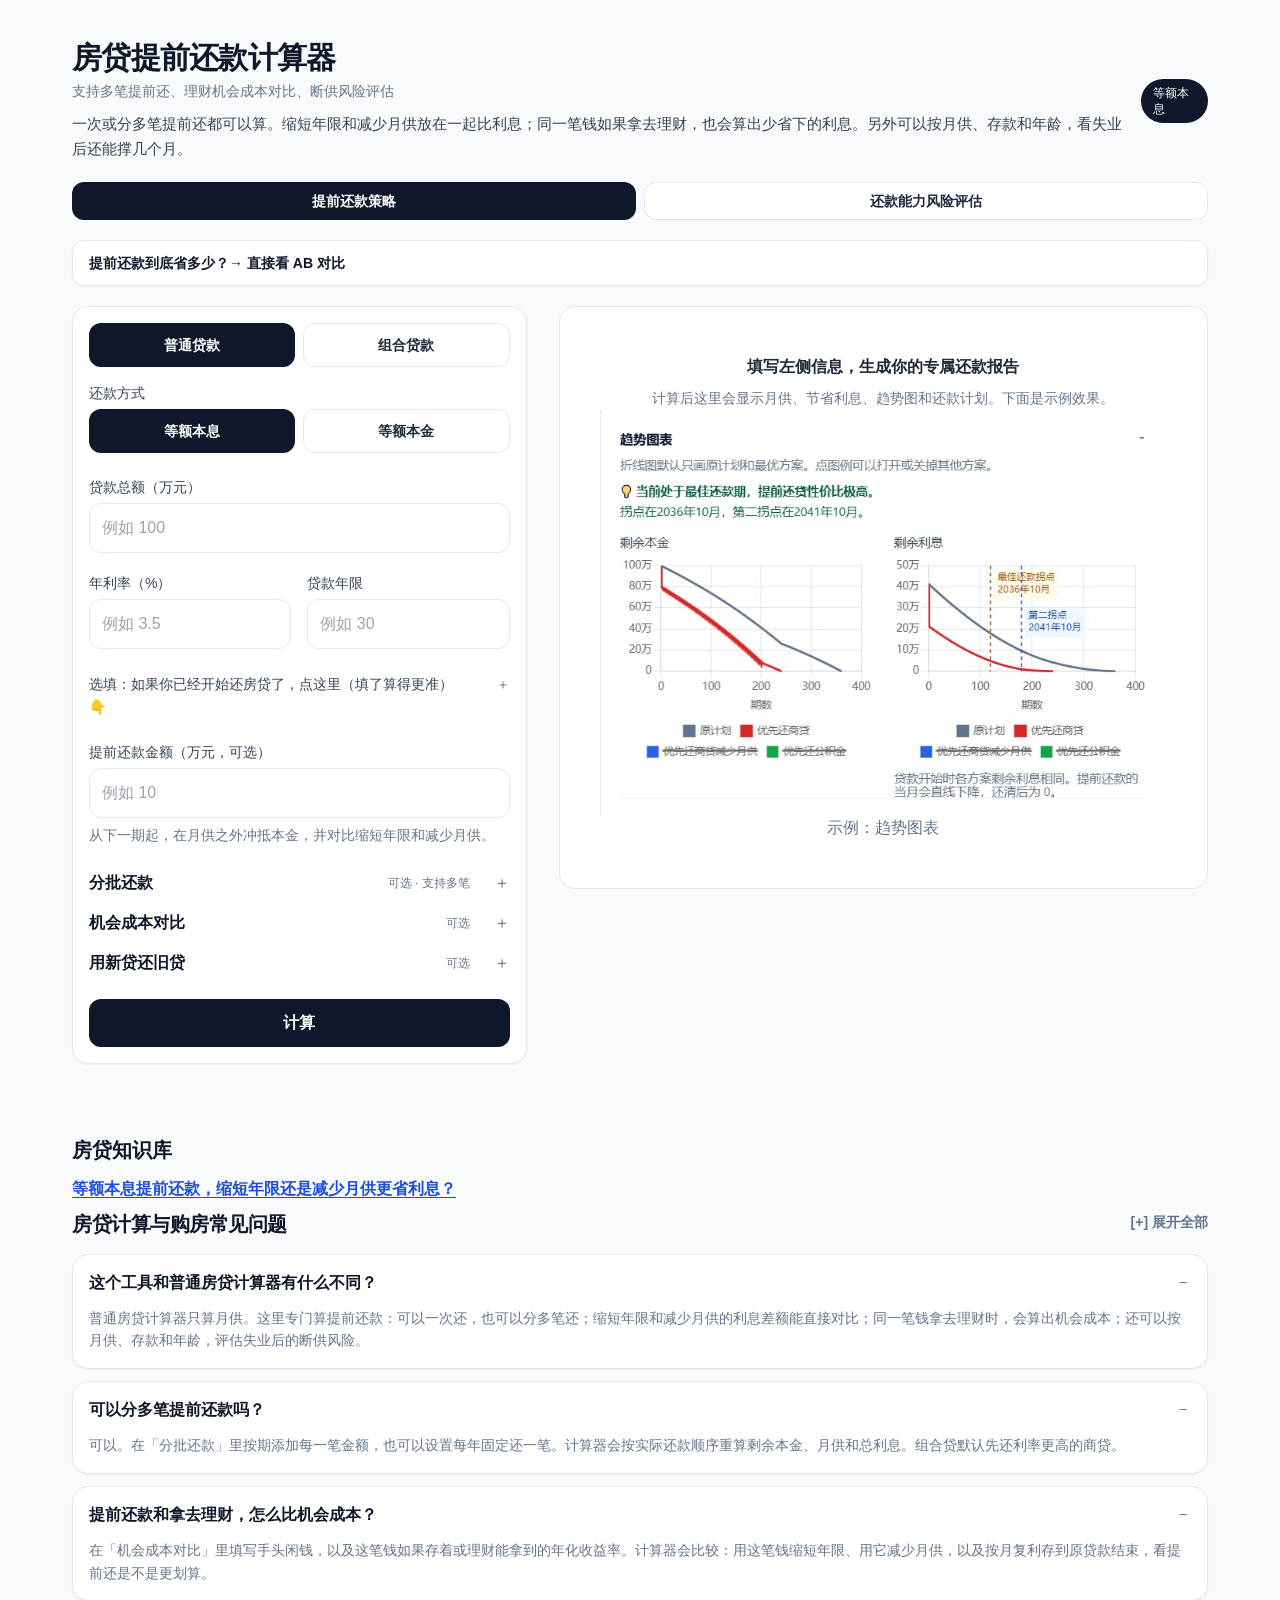
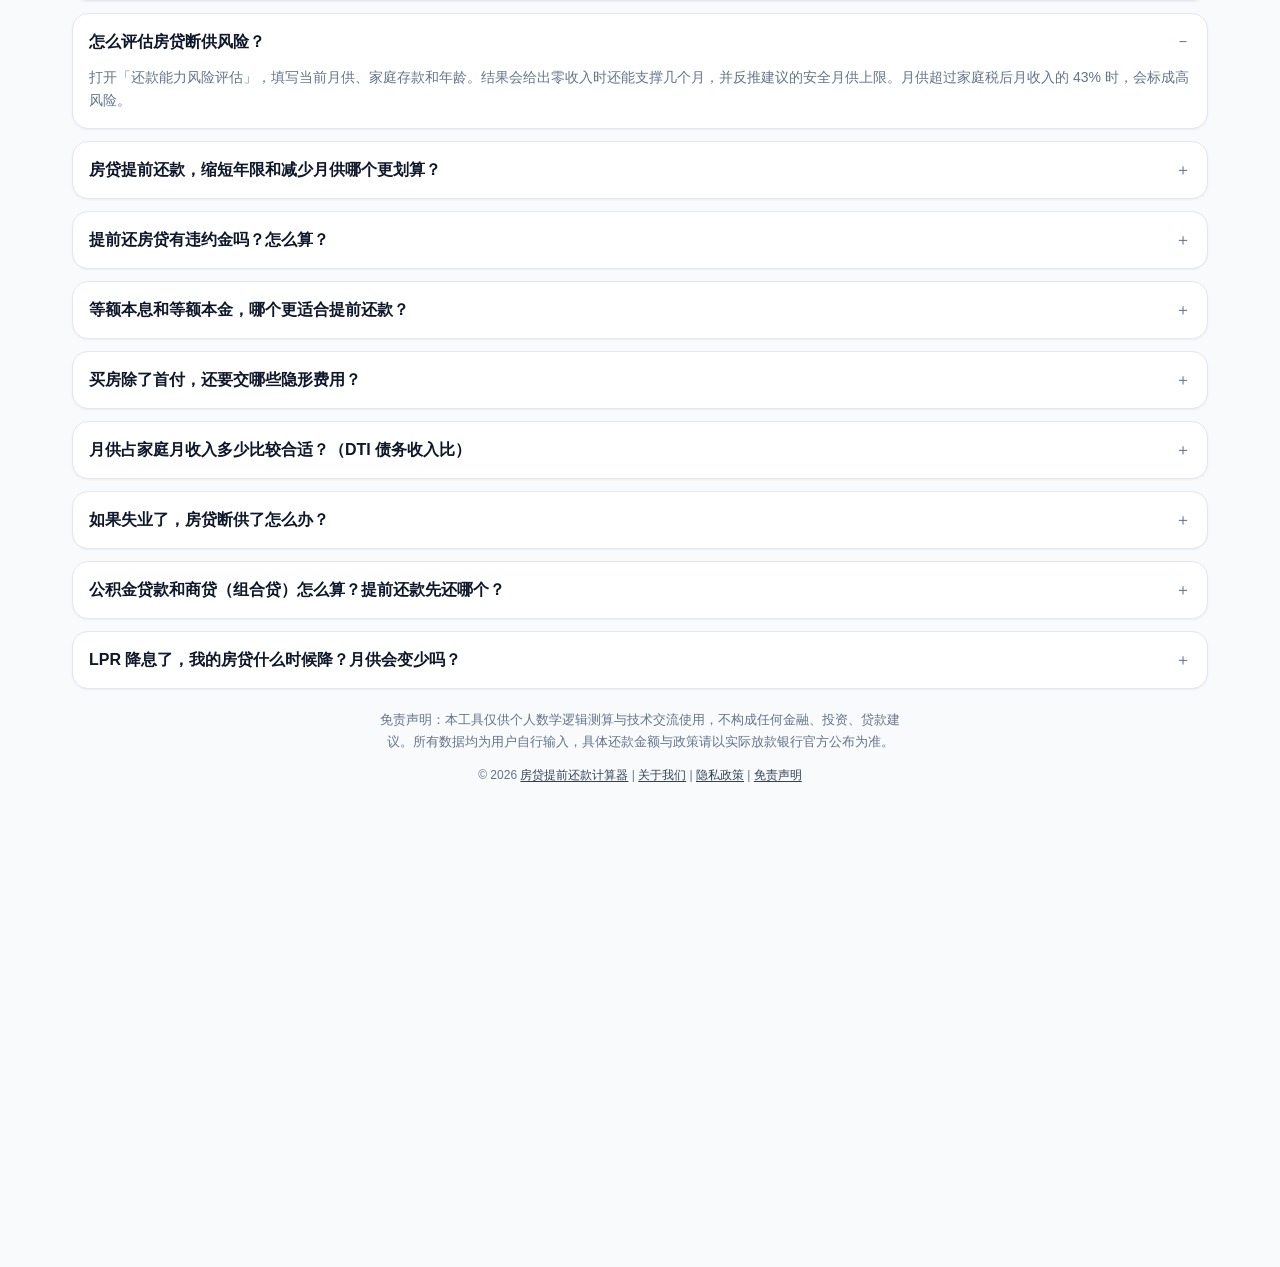
==== commit d3397750: "在空白结果栏放入趋势图示例，方便用户预览报告效果。" ====
--- a/index.html
+++ b/index.html
@@ -8,6 +8,7 @@
   <meta name="keywords" content="房贷提前还款计算器,多笔提前还款,分批提前还贷,理财机会成本,断供风险评估,缩短年限,减少月供,组合贷">
   <link rel="canonical" href="https://www.tqhuan.cn/">
   <meta name="baidu-site-verification" content="codeva-ibiAlhviFeT" />
+  <meta name="baidu-site-verification" content="codeva-S2v9LVE1CY" />
   <link rel="stylesheet" href="styles.css">
   <script>
   var _hmt = _hmt || [];
@@ -322,12 +323,12 @@
 
     <div class="desk-result lg:col-span-7 lg:overflow-hidden">
     <aside class="result-placeholder">
-      <svg viewBox="0 0 48 48" aria-hidden="true">
-        <rect x="6" y="8" width="36" height="32" rx="6" fill="none" stroke="currentColor" stroke-width="2"></rect>
-        <path d="M14 30l6-8 5 5 9-12" fill="none" stroke="currentColor" stroke-width="2" stroke-linecap="round" stroke-linejoin="round"></path>
-      </svg>
       <p class="text-base font-semibold text-slate-800">填写左侧信息，生成你的专属还款报告</p>
-      <p class="mt-2 text-sm leading-relaxed text-slate-500">计算后这里会显示月供、节省利息、趋势图和还款计划。</p>
+      <p class="mt-2 text-sm leading-relaxed text-slate-500">计算后这里会显示月供、节省利息、趋势图和还款计划。下面是示例效果。</p>
+      <figure class="result-example">
+        <img src="图表.jpg" alt="还款报告趋势图示例：剩余本金与剩余利息对比" width="1200" height="760" loading="lazy" decoding="async">
+        <figcaption>示例：趋势图表</figcaption>
+      </figure>
     </aside>
 
     <section id="result" hidden class="mt-4 space-y-4 lg:mt-0 lg:space-y-8 lg:overflow-hidden lg:rounded-2xl lg:border lg:border-slate-200 lg:bg-white lg:p-6 lg:shadow-sm">
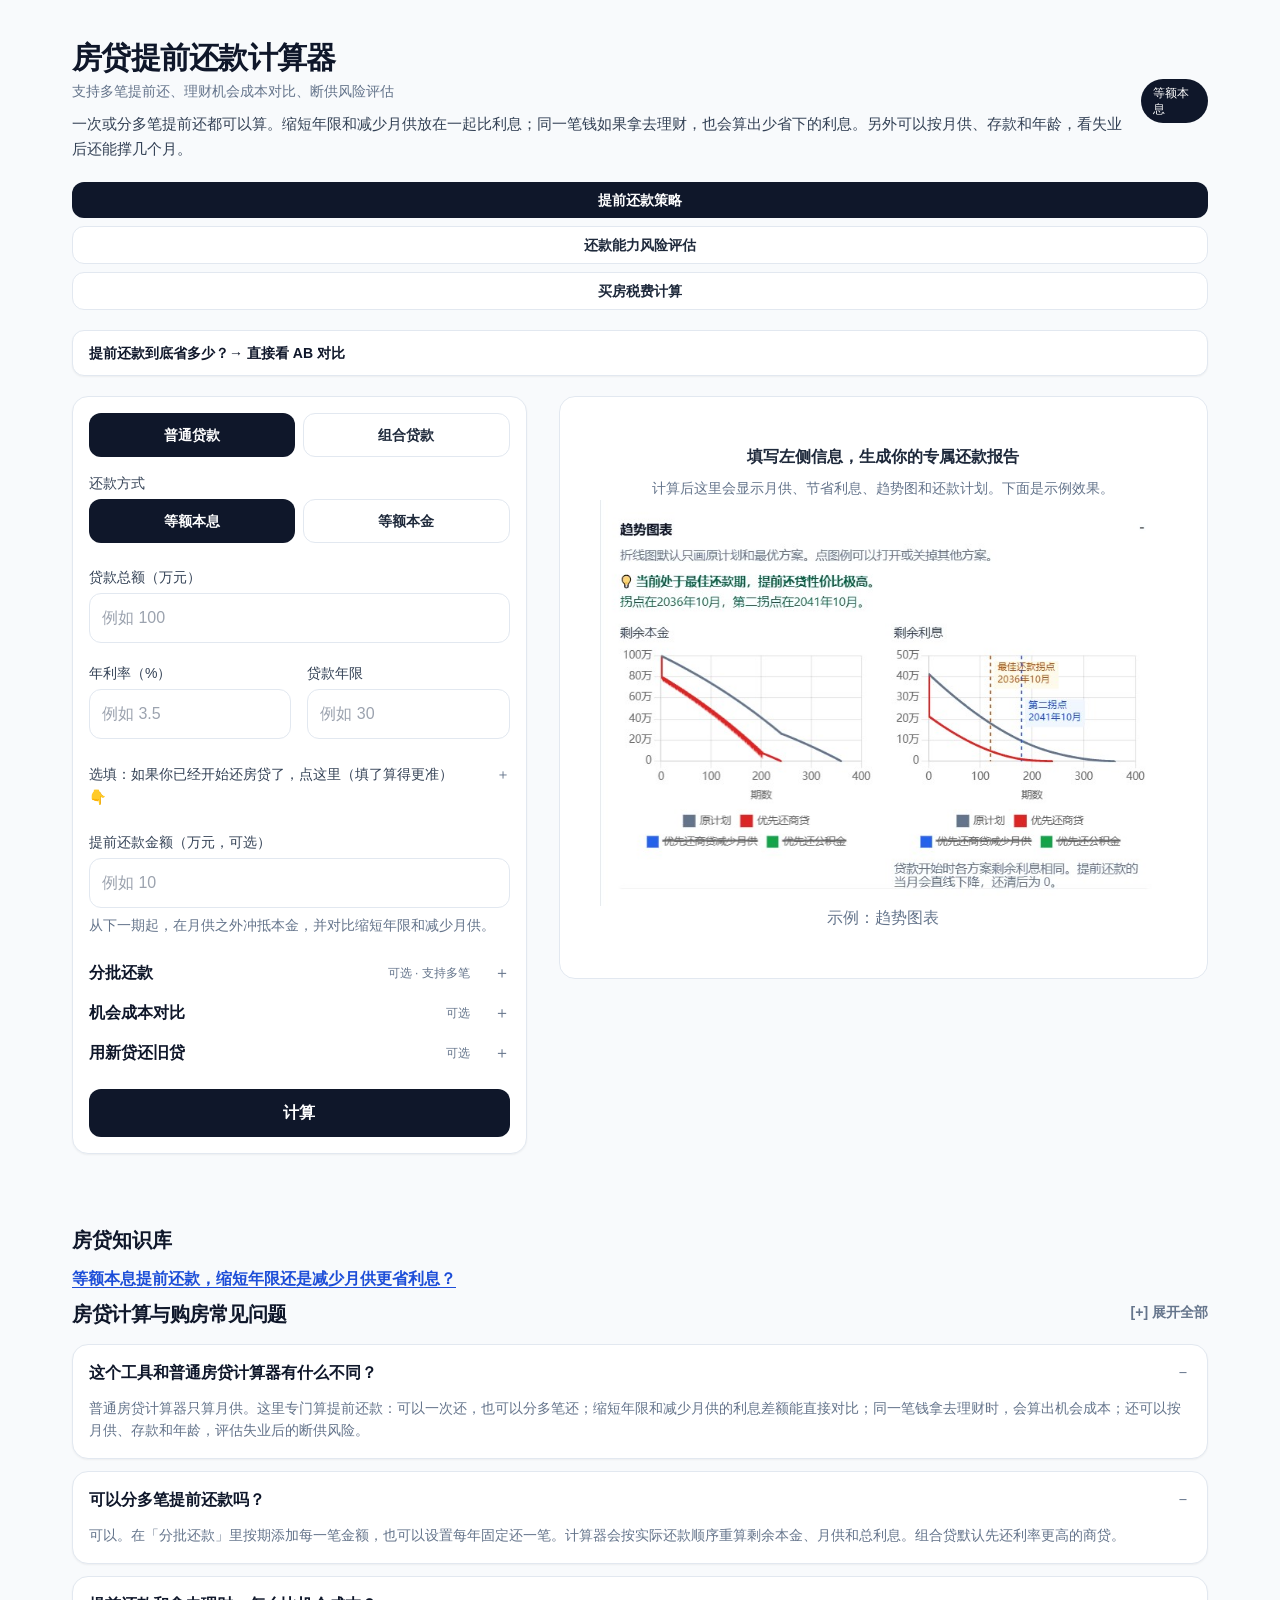
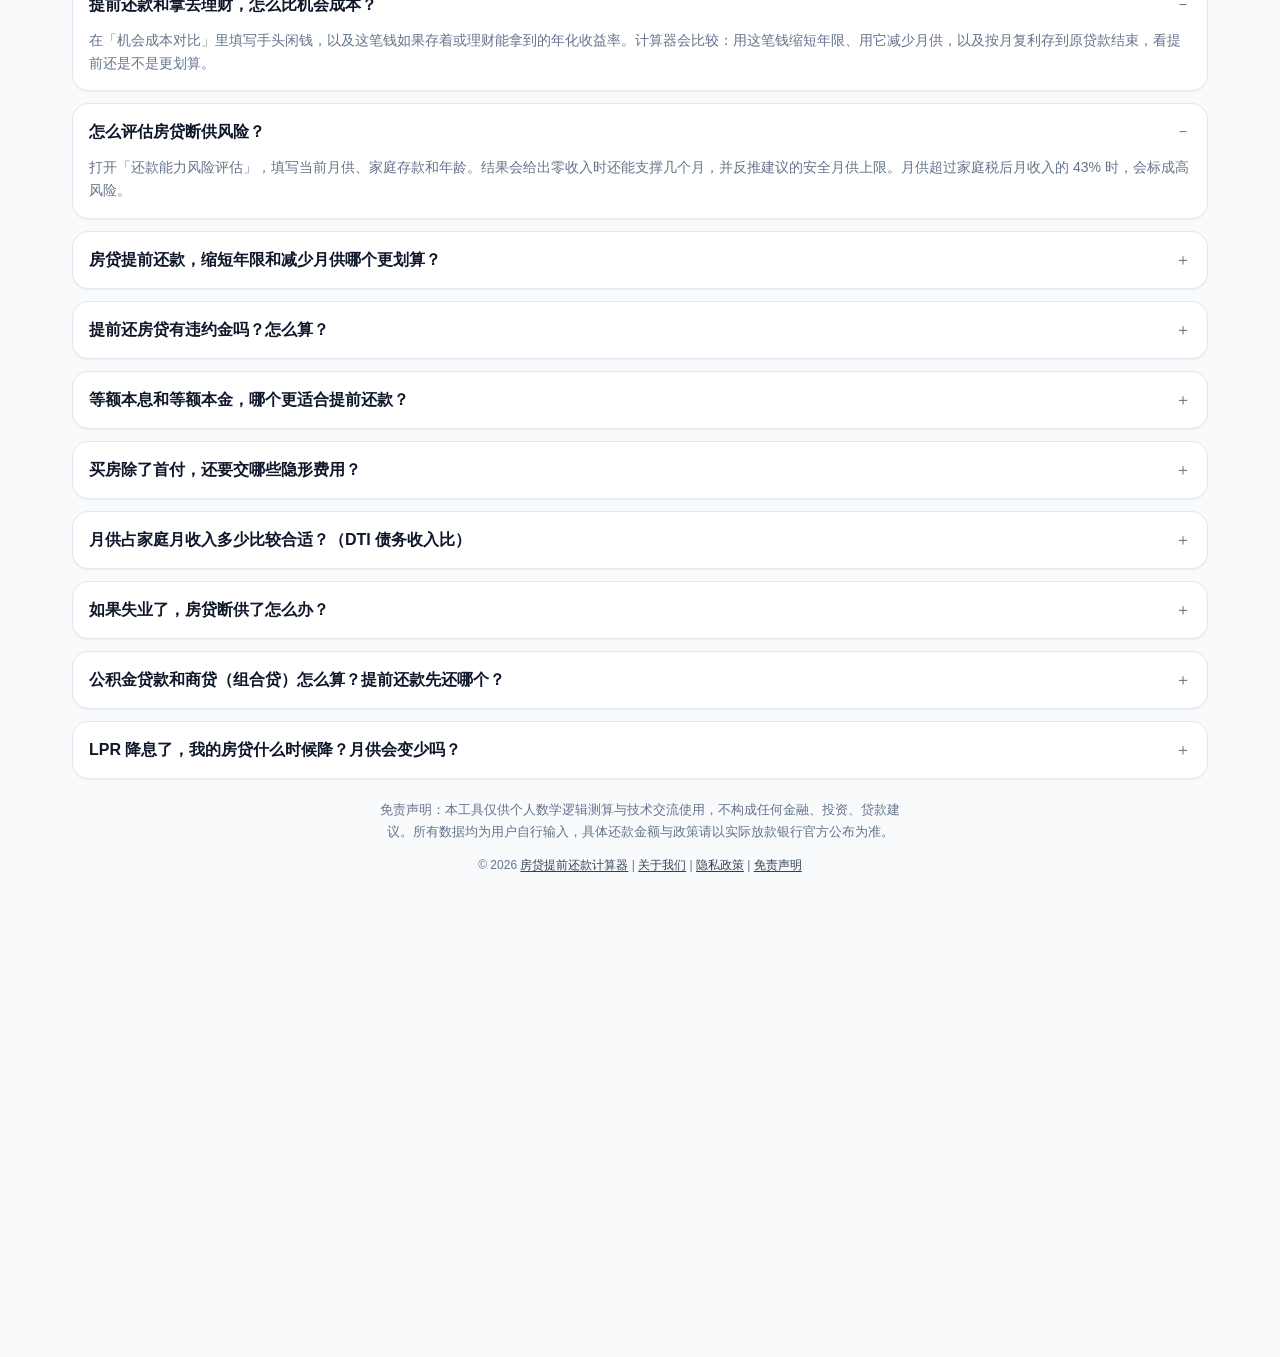
==== commit 6ffbe6d5: "新增买房税费计算 Tab，支持一手新房与二手房费用预估。" ====
--- a/index.html
+++ b/index.html
@@ -94,7 +94,7 @@
         "name": "买房除了首付，还要交哪些隐形费用？",
         "acceptedAnswer": {
           "@type": "Answer",
-          "text": "买房时除了首付，通常还需要准备：契税（1%-3%）、房屋维修基金、印花税、中介费（二手房）、以及交房后的装修预算和家具家电等。建议使用本站的「购房成本计算」模块，预估一次性需要准备的总现金，避免预算超支。"
+          "text": "买房时除了首付，通常还需要准备：契税（1%-3%）、房屋维修基金、印花税、中介费（二手房）、以及交房后的装修预算和家具家电等。建议使用本站的「买房税费计算」模块，预估一次性需要准备的总现金，避免预算超支。"
         }
       },
       {
@@ -144,9 +144,10 @@
       <span id="method-badge" class="rounded-full bg-slate-900 px-3 py-1.5 text-xs font-medium text-white">等额本息</span>
     </header>
 
-    <div class="mb-5 grid grid-cols-2 gap-2" role="tablist">
+    <div class="mb-5 grid grid-cols-1 gap-2 sm:grid-cols-3" role="tablist">
       <button type="button" id="tab-calc" class="rounded-xl bg-slate-900 px-3 py-2 text-sm font-semibold text-white" role="tab" aria-selected="true">提前还款策略</button>
       <button type="button" id="tab-risk" class="rounded-xl border border-slate-200 bg-white px-3 py-2 text-sm font-semibold text-slate-800" role="tab" aria-selected="false">还款能力风险评估</button>
+      <button type="button" id="tab-tax" class="rounded-xl border border-slate-200 bg-white px-3 py-2 text-sm font-semibold text-slate-800" role="tab" aria-selected="false">买房税费计算</button>
     </div>
 
     <div id="panel-calc">
@@ -547,12 +548,12 @@
 
     <div class="risk-desk lg:col-span-7 lg:overflow-hidden">
       <aside class="risk-placeholder">
-        <svg viewBox="0 0 48 48" aria-hidden="true">
-          <circle cx="24" cy="24" r="16" fill="none" stroke="currentColor" stroke-width="2"></circle>
-          <path d="M24 14v11l7 4" fill="none" stroke="currentColor" stroke-width="2" stroke-linecap="round"></path>
-        </svg>
         <p class="text-base font-semibold text-slate-800">填写左侧信息，查看流动性覆盖和债务收入比</p>
-        <p class="mt-2 text-sm leading-relaxed text-slate-500">评估后这里会显示流动性覆盖、债务收入比、压力测试月供和建议安全月供。</p>
+        <p class="mt-2 text-sm leading-relaxed text-slate-500">评估后这里会显示流动性覆盖、债务收入比、压力测试月供和建议安全月供。下面是示例效果。</p>
+        <figure class="result-example">
+          <img src="图表2.jpg" alt="还款能力风险评估示例：流动性覆盖与债务收入比" width="1200" height="760" loading="lazy" decoding="async">
+          <figcaption>示例：风险评估报告</figcaption>
+        </figure>
       </aside>
       <section id="risk-result" hidden class="rounded-2xl border border-slate-200 bg-white p-4 shadow-sm lg:rounded-2xl lg:border lg:border-slate-200 lg:bg-white lg:p-6 lg:shadow-sm">
         <p class="text-sm text-slate-500">流动性覆盖</p>
@@ -590,6 +591,92 @@
     </div>
     </div>
 
+    <div id="panel-tax" hidden>
+    <div class="lg:grid lg:grid-cols-12 lg:items-start lg:gap-8">
+    <div class="lg:col-span-5 lg:sticky lg:top-6 lg:h-fit lg:self-start">
+    <form id="tax-form" novalidate class="space-y-4 rounded-2xl border border-slate-200 bg-white p-4 shadow-sm lg:space-y-6">
+      <div>
+        <h2 class="text-base font-semibold">购房类型</h2>
+        <p class="mt-1 text-sm leading-relaxed text-slate-500">按国内通用标准预估一手新房和二手房的税费及杂费，结果仅供参考。</p>
+      </div>
+      <div class="grid grid-cols-2 gap-2">
+        <button type="button" id="tax-mode-new" class="rounded-xl bg-slate-900 px-3 py-2 text-sm font-semibold text-white">一手新房</button>
+        <button type="button" id="tax-mode-resale" class="rounded-xl border border-slate-200 bg-white px-3 py-2 text-sm font-semibold text-slate-800">二手房</button>
+      </div>
+      <label class="block text-sm font-medium text-slate-700">
+        房屋总价（万元）
+        <input id="tax-price" name="tax-price" type="text" inputmode="decimal" placeholder="例如 100" autocomplete="off" required class="mt-1.5 w-full rounded-xl border border-slate-200 bg-white px-3 py-3 text-base text-slate-900 outline-none ring-slate-900 focus:ring-2">
+      </label>
+      <label class="block text-sm font-medium text-slate-700">
+        房屋面积（平米）
+        <input id="tax-area" name="tax-area" type="text" inputmode="decimal" placeholder="例如 80" autocomplete="off" required class="mt-1.5 w-full rounded-xl border border-slate-200 bg-white px-3 py-3 text-base text-slate-900 outline-none ring-slate-900 focus:ring-2">
+      </label>
+      <label class="block text-sm font-medium text-slate-700">
+        是否首套房
+        <select id="tax-home-type" name="tax-home-type" required class="mt-1.5 w-full rounded-xl border border-slate-200 bg-white px-3 py-3 text-base text-slate-900 outline-none ring-slate-900 focus:ring-2">
+          <option value="first">首套</option>
+          <option value="second">二套</option>
+        </select>
+      </label>
+      <div id="tax-resale-fields" hidden class="space-y-4">
+        <label class="block text-sm font-medium text-slate-700">
+          房产证是否满 2 年
+          <select id="tax-over-two" name="tax-over-two" class="mt-1.5 w-full rounded-xl border border-slate-200 bg-white px-3 py-3 text-base text-slate-900 outline-none ring-slate-900 focus:ring-2">
+            <option value="yes">是</option>
+            <option value="no">否</option>
+          </select>
+        </label>
+        <label class="block text-sm font-medium text-slate-700">
+          是否满五唯一
+          <select id="tax-unique-five" name="tax-unique-five" class="mt-1.5 w-full rounded-xl border border-slate-200 bg-white px-3 py-3 text-base text-slate-900 outline-none ring-slate-900 focus:ring-2">
+            <option value="yes">是</option>
+            <option value="no">否</option>
+          </select>
+        </label>
+        <label class="block text-sm font-medium text-slate-700">
+          中介费率（%）
+          <input id="tax-agency-rate" name="tax-agency-rate" type="text" inputmode="decimal" value="2" placeholder="例如 2" autocomplete="off" class="mt-1.5 w-full rounded-xl border border-slate-200 bg-white px-3 py-3 text-base text-slate-900 outline-none ring-slate-900 focus:ring-2">
+        </label>
+      </div>
+      <button type="submit" class="w-full rounded-xl bg-slate-900 px-4 py-3 text-base font-semibold text-white active:bg-slate-800">计算税费</button>
+    </form>
+    <p id="tax-message" class="empty:hidden mt-3 text-sm text-rose-700" role="alert"></p>
+    </div>
+
+    <div class="tax-desk lg:col-span-7 lg:overflow-hidden">
+      <aside class="tax-placeholder">
+        <p class="text-base font-semibold text-slate-800">填写左侧信息，估算买房税费及杂费</p>
+        <p class="mt-2 text-sm leading-relaxed text-slate-500">计算后这里会显示契税、增值税、个税、维修基金、中介费和前期需准备现金。</p>
+      </aside>
+      <section id="tax-result" hidden class="rounded-2xl border border-slate-200 bg-white p-4 shadow-sm lg:p-6">
+        <p class="text-sm text-slate-500">税费及杂费合计</p>
+        <p class="mt-2 text-xl font-semibold leading-snug text-slate-900 sm:text-2xl">
+          除首付外，你还需要准备约
+          <span id="tax-total-wan" class="tabular-nums text-rose-700">—</span>
+          万元 的税费及杂费。
+        </p>
+        <ul id="tax-detail-list" class="mt-5 space-y-3"></ul>
+        <div class="mt-5 space-y-3 rounded-xl bg-slate-50 p-4">
+          <p class="text-sm font-semibold text-slate-800">总账预估</p>
+          <div class="grid gap-3 sm:grid-cols-2">
+            <div>
+              <p class="text-sm text-slate-500">全款买入需准备</p>
+              <p id="tax-cash-all" class="mt-1 text-lg font-semibold tabular-nums text-slate-900">—</p>
+              <p class="mt-1 text-xs leading-relaxed text-slate-500">总房款 + 各项税费</p>
+            </div>
+            <div>
+              <p class="text-sm text-slate-500">贷款买入前期需准备</p>
+              <p id="tax-cash-loan" class="mt-1 text-lg font-semibold tabular-nums text-slate-900">—</p>
+              <p class="mt-1 text-xs leading-relaxed text-slate-500">首付按总价 30% + 各项税费</p>
+            </div>
+          </div>
+        </div>
+        <p class="tax-disclaimer mt-5">⚠️ 本测算基于国家通用政策预估，各城市（尤其是北上广深及非普通住宅）契税和增值税免征条件可能有差异。具体金额请以当地房管局和税务局实际核算为准。</p>
+      </section>
+    </div>
+    </div>
+    </div>
+
     <dialog id="paid-helper">
       <div class="space-y-4">
         <div class="flex items-center justify-between gap-3">
@@ -663,7 +750,7 @@
       </details>
       <details class="faq-item">
         <summary><h3>买房除了首付，还要交哪些隐形费用？</h3></summary>
-        <p>买房时除了首付，通常还需要准备：契税（1%-3%）、房屋维修基金、印花税、中介费（二手房）、以及交房后的装修预算和家具家电等。建议使用本站的「购房成本计算」模块，预估一次性需要准备的总现金，避免预算超支。</p>
+        <p>买房时除了首付，通常还需要准备：契税（1%-3%）、房屋维修基金、印花税、中介费（二手房）、以及交房后的装修预算和家具家电等。建议使用本站的「买房税费计算」模块，预估一次性需要准备的总现金，避免预算超支。</p>
       </details>
       <details class="faq-item">
         <summary><h3>月供占家庭月收入多少比较合适？（DTI 债务收入比）</h3></summary>
@@ -725,5 +812,6 @@
   <script src="mortgage.js"></script>
   <script src="app.js"></script>
   <script src="risk.js"></script>
+  <script src="tax.js"></script>
 </body>
 </html>
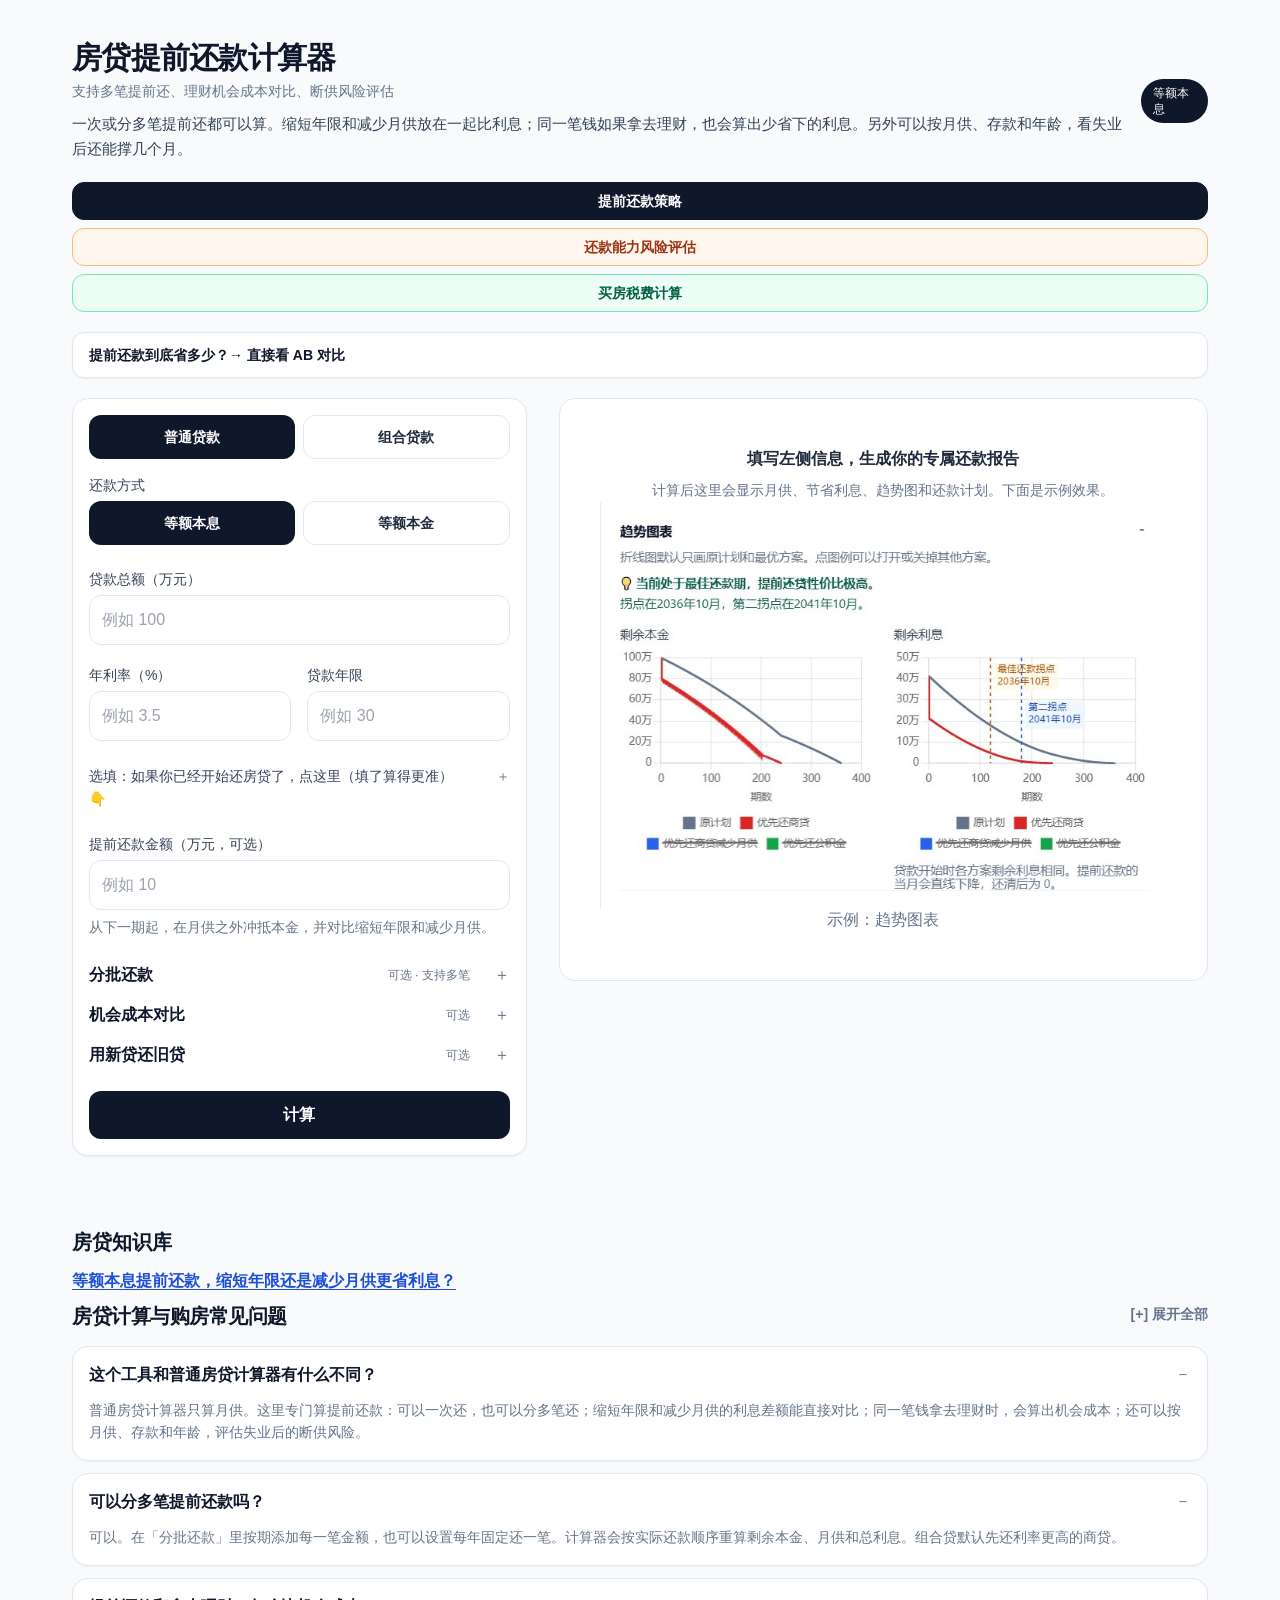
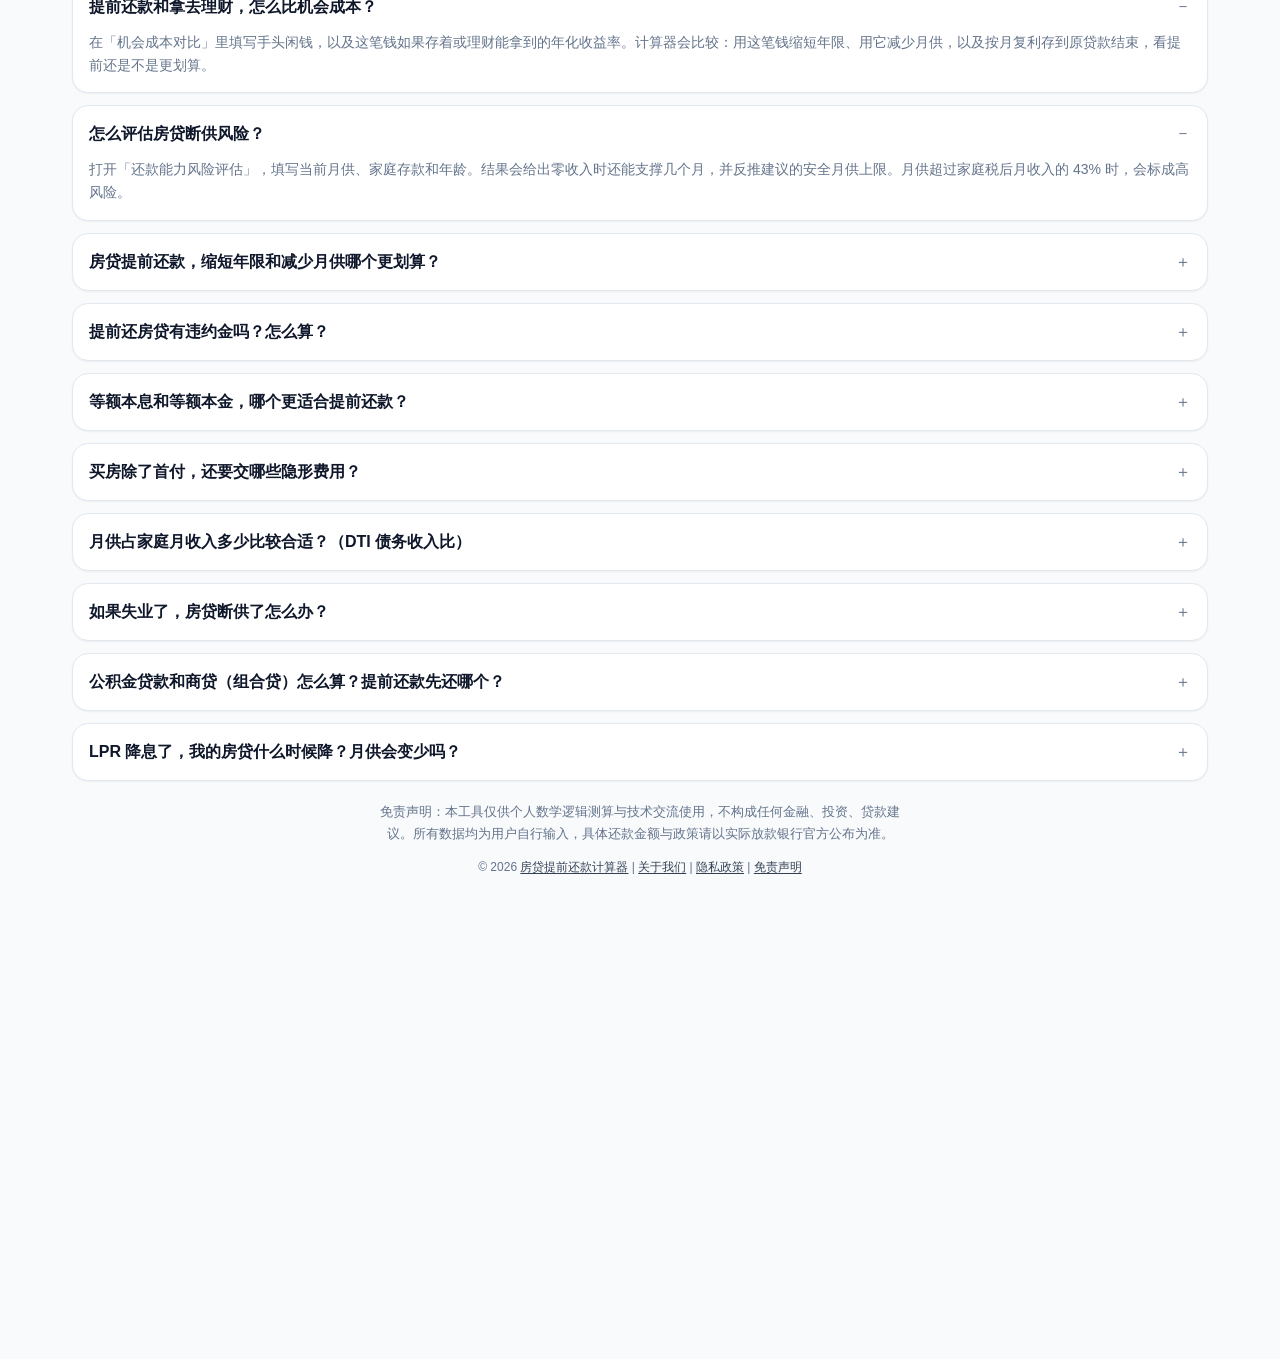
==== commit 58d0f6e1: "完善买房税费卖方净得价，并给三个主题 Tab 配上不同颜色。" ====
--- a/index.html
+++ b/index.html
@@ -138,16 +138,16 @@
     <header class="mb-5 flex items-center justify-between gap-3">
       <div>
         <h1 id="page-title" class="text-2xl font-semibold tracking-tight lg:text-3xl">房贷提前还款计算器</h1>
-        <h2 class="page-seo-subtitle">支持多笔提前还、理财机会成本对比、断供风险评估</h2>
+        <h2 id="page-seo-subtitle" class="page-seo-subtitle">支持多笔提前还、理财机会成本对比、断供风险评估</h2>
         <p id="page-subtitle" class="page-lead">一次或分多笔提前还都可以算。缩短年限和减少月供放在一起比利息；同一笔钱如果拿去理财，也会算出少省下的利息。另外可以按月供、存款和年龄，看失业后还能撑几个月。</p>
       </div>
       <span id="method-badge" class="rounded-full bg-slate-900 px-3 py-1.5 text-xs font-medium text-white">等额本息</span>
     </header>
 
     <div class="mb-5 grid grid-cols-1 gap-2 sm:grid-cols-3" role="tablist">
-      <button type="button" id="tab-calc" class="rounded-xl bg-slate-900 px-3 py-2 text-sm font-semibold text-white" role="tab" aria-selected="true">提前还款策略</button>
-      <button type="button" id="tab-risk" class="rounded-xl border border-slate-200 bg-white px-3 py-2 text-sm font-semibold text-slate-800" role="tab" aria-selected="false">还款能力风险评估</button>
-      <button type="button" id="tab-tax" class="rounded-xl border border-slate-200 bg-white px-3 py-2 text-sm font-semibold text-slate-800" role="tab" aria-selected="false">买房税费计算</button>
+      <button type="button" id="tab-calc" data-tab-tone="calc" class="page-tab page-tab--calc is-active" role="tab" aria-selected="true">提前还款策略</button>
+      <button type="button" id="tab-risk" data-tab-tone="risk" class="page-tab page-tab--risk" role="tab" aria-selected="false">还款能力风险评估</button>
+      <button type="button" id="tab-tax" data-tab-tone="tax" class="page-tab page-tab--tax" role="tab" aria-selected="false">买房税费计算</button>
     </div>
 
     <div id="panel-calc">
@@ -603,22 +603,25 @@
         <button type="button" id="tax-mode-new" class="rounded-xl bg-slate-900 px-3 py-2 text-sm font-semibold text-white">一手新房</button>
         <button type="button" id="tax-mode-resale" class="rounded-xl border border-slate-200 bg-white px-3 py-2 text-sm font-semibold text-slate-800">二手房</button>
       </div>
-      <label class="block text-sm font-medium text-slate-700">
-        房屋总价（万元）
-        <input id="tax-price" name="tax-price" type="text" inputmode="decimal" placeholder="例如 100" autocomplete="off" required class="mt-1.5 w-full rounded-xl border border-slate-200 bg-white px-3 py-3 text-base text-slate-900 outline-none ring-slate-900 focus:ring-2">
-      </label>
-      <label class="block text-sm font-medium text-slate-700">
-        房屋面积（平米）
-        <input id="tax-area" name="tax-area" type="text" inputmode="decimal" placeholder="例如 80" autocomplete="off" required class="mt-1.5 w-full rounded-xl border border-slate-200 bg-white px-3 py-3 text-base text-slate-900 outline-none ring-slate-900 focus:ring-2">
-      </label>
-      <label class="block text-sm font-medium text-slate-700">
-        是否首套房
-        <select id="tax-home-type" name="tax-home-type" required class="mt-1.5 w-full rounded-xl border border-slate-200 bg-white px-3 py-3 text-base text-slate-900 outline-none ring-slate-900 focus:ring-2">
-          <option value="first">首套</option>
-          <option value="second">二套</option>
-        </select>
-      </label>
       <div id="tax-resale-fields" hidden class="space-y-4">
+        <label class="flex items-start gap-2.5 rounded-xl border border-slate-200 bg-slate-50 px-3 py-3 text-sm font-medium text-slate-800">
+          <input id="tax-seller-mode" name="tax-seller-mode" type="checkbox" class="mt-0.5 h-4 w-4 rounded border-slate-300 text-slate-900 focus:ring-slate-900">
+          <span>我是卖方，帮我算净得价（到手价）</span>
+        </label>
+        <div id="tax-seller-fields" hidden class="space-y-4">
+          <label class="block text-sm font-medium text-slate-700">
+            我的房子当年买成多少万
+            <input id="tax-buy-price" name="tax-buy-price" type="text" inputmode="decimal" placeholder="例如 80" autocomplete="off" class="mt-1.5 w-full rounded-xl border border-slate-200 bg-white px-3 py-3 text-base text-slate-900 outline-none ring-slate-900 focus:ring-2">
+          </label>
+          <label class="block text-sm font-medium text-slate-700">
+            现在卖多少万
+            <input id="tax-sell-price" name="tax-sell-price" type="text" inputmode="decimal" placeholder="例如 120" autocomplete="off" class="mt-1.5 w-full rounded-xl border border-slate-200 bg-white px-3 py-3 text-base text-slate-900 outline-none ring-slate-900 focus:ring-2">
+          </label>
+          <label class="block text-sm font-medium text-slate-700">
+            剩余房贷（万元）
+            <input id="tax-remaining-loan" name="tax-remaining-loan" type="text" inputmode="decimal" value="0" placeholder="没有就填 0" autocomplete="off" class="mt-1.5 w-full rounded-xl border border-slate-200 bg-white px-3 py-3 text-base text-slate-900 outline-none ring-slate-900 focus:ring-2">
+          </label>
+        </div>
         <label class="block text-sm font-medium text-slate-700">
           房产证是否满 2 年
           <select id="tax-over-two" name="tax-over-two" class="mt-1.5 w-full rounded-xl border border-slate-200 bg-white px-3 py-3 text-base text-slate-900 outline-none ring-slate-900 focus:ring-2">
@@ -638,7 +641,35 @@
           <input id="tax-agency-rate" name="tax-agency-rate" type="text" inputmode="decimal" value="2" placeholder="例如 2" autocomplete="off" class="mt-1.5 w-full rounded-xl border border-slate-200 bg-white px-3 py-3 text-base text-slate-900 outline-none ring-slate-900 focus:ring-2">
         </label>
       </div>
-      <button type="submit" class="w-full rounded-xl bg-slate-900 px-4 py-3 text-base font-semibold text-white active:bg-slate-800">计算税费</button>
+      <div id="tax-buyer-fields" class="space-y-4">
+        <label class="block text-sm font-medium text-slate-700">
+          房屋总价（万元）
+          <input id="tax-price" name="tax-price" type="text" inputmode="decimal" placeholder="例如 100" autocomplete="off" class="mt-1.5 w-full rounded-xl border border-slate-200 bg-white px-3 py-3 text-base text-slate-900 outline-none ring-slate-900 focus:ring-2">
+        </label>
+        <label class="block text-sm font-medium text-slate-700">
+          房屋面积（平米）
+          <input id="tax-area" name="tax-area" type="text" inputmode="decimal" placeholder="例如 80" autocomplete="off" class="mt-1.5 w-full rounded-xl border border-slate-200 bg-white px-3 py-3 text-base text-slate-900 outline-none ring-slate-900 focus:ring-2">
+        </label>
+        <label class="block text-sm font-medium text-slate-700">
+          是否首套房
+          <select id="tax-home-type" name="tax-home-type" class="mt-1.5 w-full rounded-xl border border-slate-200 bg-white px-3 py-3 text-base text-slate-900 outline-none ring-slate-900 focus:ring-2">
+            <option value="first">首套</option>
+            <option value="second">二套</option>
+          </select>
+        </label>
+        <div>
+          <p class="text-sm font-medium text-slate-700">付款方式</p>
+          <div class="mt-1.5 grid grid-cols-2 gap-2">
+            <button type="button" id="tax-pay-cash" class="rounded-xl bg-slate-900 px-3 py-2 text-sm font-semibold text-white">全款买房</button>
+            <button type="button" id="tax-pay-loan" class="rounded-xl border border-slate-200 bg-white px-3 py-2 text-sm font-semibold text-slate-800">贷款买房</button>
+          </div>
+        </div>
+        <label id="tax-down-payment-wrap" hidden class="block text-sm font-medium text-slate-700">
+          首付比例（%）
+          <input id="tax-down-payment" name="tax-down-payment" type="text" inputmode="decimal" value="30" placeholder="例如 30" autocomplete="off" class="mt-1.5 w-full rounded-xl border border-slate-200 bg-white px-3 py-3 text-base text-slate-900 outline-none ring-slate-900 focus:ring-2">
+        </label>
+      </div>
+      <button type="submit" id="tax-submit" class="w-full rounded-xl bg-slate-900 px-4 py-3 text-base font-semibold text-white active:bg-slate-800">计算税费</button>
     </form>
     <p id="tax-message" class="empty:hidden mt-3 text-sm text-rose-700" role="alert"></p>
     </div>
@@ -649,26 +680,35 @@
         <p class="mt-2 text-sm leading-relaxed text-slate-500">计算后这里会显示契税、增值税、个税、维修基金、中介费和前期需准备现金。</p>
       </aside>
       <section id="tax-result" hidden class="rounded-2xl border border-slate-200 bg-white p-4 shadow-sm lg:p-6">
-        <p class="text-sm text-slate-500">税费及杂费合计</p>
-        <p class="mt-2 text-xl font-semibold leading-snug text-slate-900 sm:text-2xl">
-          除首付外，你还需要准备约
-          <span id="tax-total-wan" class="tabular-nums text-rose-700">—</span>
-          万元 的税费及杂费。
-        </p>
+        <div id="tax-buyer-result">
+          <p class="text-sm text-slate-500">税费及杂费合计</p>
+          <p class="mt-2 text-xl font-semibold leading-snug text-slate-900 sm:text-2xl">
+            除首付外，你还需要准备约
+            <span id="tax-total-wan" class="tabular-nums text-rose-700">—</span>
+            万元 的税费及杂费。
+          </p>
+        </div>
+        <div id="tax-seller-result" hidden>
+          <p class="text-sm text-slate-500">卖房净得价</p>
+          <p class="mt-2 text-xl font-semibold leading-snug text-slate-900 sm:text-2xl">
+            您卖房后，预计能拿回现金
+            <span id="tax-seller-net" class="tabular-nums text-emerald-700">—</span>
+            万元。
+          </p>
+          <p class="mt-2 text-sm leading-relaxed text-slate-500">这笔钱刚好可以作为买新房的启动资金，和「买房税费」测算形成闭环。</p>
+        </div>
         <ul id="tax-detail-list" class="mt-5 space-y-3"></ul>
-        <div class="mt-5 space-y-3 rounded-xl bg-slate-50 p-4">
+        <div id="tax-ledger" class="mt-5 space-y-3 rounded-xl bg-slate-50 p-4">
           <p class="text-sm font-semibold text-slate-800">总账预估</p>
-          <div class="grid gap-3 sm:grid-cols-2">
-            <div>
-              <p class="text-sm text-slate-500">全款买入需准备</p>
-              <p id="tax-cash-all" class="mt-1 text-lg font-semibold tabular-nums text-slate-900">—</p>
-              <p class="mt-1 text-xs leading-relaxed text-slate-500">总房款 + 各项税费</p>
-            </div>
-            <div>
-              <p class="text-sm text-slate-500">贷款买入前期需准备</p>
-              <p id="tax-cash-loan" class="mt-1 text-lg font-semibold tabular-nums text-slate-900">—</p>
-              <p class="mt-1 text-xs leading-relaxed text-slate-500">首付按总价 30% + 各项税费</p>
-            </div>
+          <div id="tax-cash-all-block">
+            <p class="text-sm text-slate-500">全款买入需准备</p>
+            <p id="tax-cash-all" class="mt-1 text-lg font-semibold tabular-nums text-slate-900">—</p>
+            <p class="mt-1 text-xs leading-relaxed text-slate-500">总房款 + 各项税费</p>
+          </div>
+          <div id="tax-cash-loan-block" hidden>
+            <p class="text-sm text-slate-500">贷款买入前期需准备</p>
+            <p id="tax-cash-loan" class="mt-1 text-lg font-semibold tabular-nums text-slate-900">—</p>
+            <p id="tax-cash-loan-note" class="mt-1 text-xs leading-relaxed text-slate-500">首付 + 各项税费</p>
           </div>
         </div>
         <p class="tax-disclaimer mt-5">⚠️ 本测算基于国家通用政策预估，各城市（尤其是北上广深及非普通住宅）契税和增值税免征条件可能有差异。具体金额请以当地房管局和税务局实际核算为准。</p>
--- a/styles.css
+++ b/styles.css
@@ -1076,6 +1076,53 @@
   opacity: 0.72;
 }
 
+.page-tab {
+  border-radius: 0.75rem;
+  padding: 0.5rem 0.75rem;
+  font-size: 0.875rem;
+  line-height: 1.25rem;
+  font-weight: 600;
+  border-width: 1px;
+  border-style: solid;
+  transition: background-color 0.15s ease, color 0.15s ease, border-color 0.15s ease;
+}
+
+.page-tab--calc {
+  background: #f8fafc;
+  border-color: #cbd5e1;
+  color: #334155;
+}
+
+.page-tab--calc.is-active {
+  background: #0f172a;
+  border-color: #0f172a;
+  color: #fff;
+}
+
+.page-tab--risk {
+  background: #fff7ed;
+  border-color: #fdba74;
+  color: #9a3412;
+}
+
+.page-tab--risk.is-active {
+  background: #c2410c;
+  border-color: #c2410c;
+  color: #fff;
+}
+
+.page-tab--tax {
+  background: #ecfdf5;
+  border-color: #6ee7b7;
+  color: #065f46;
+}
+
+.page-tab--tax.is-active {
+  background: #0f766e;
+  border-color: #0f766e;
+  color: #fff;
+}
+
 .page-seo-subtitle {
   margin-top: 0.25rem;
   font-size: 0.875rem;
